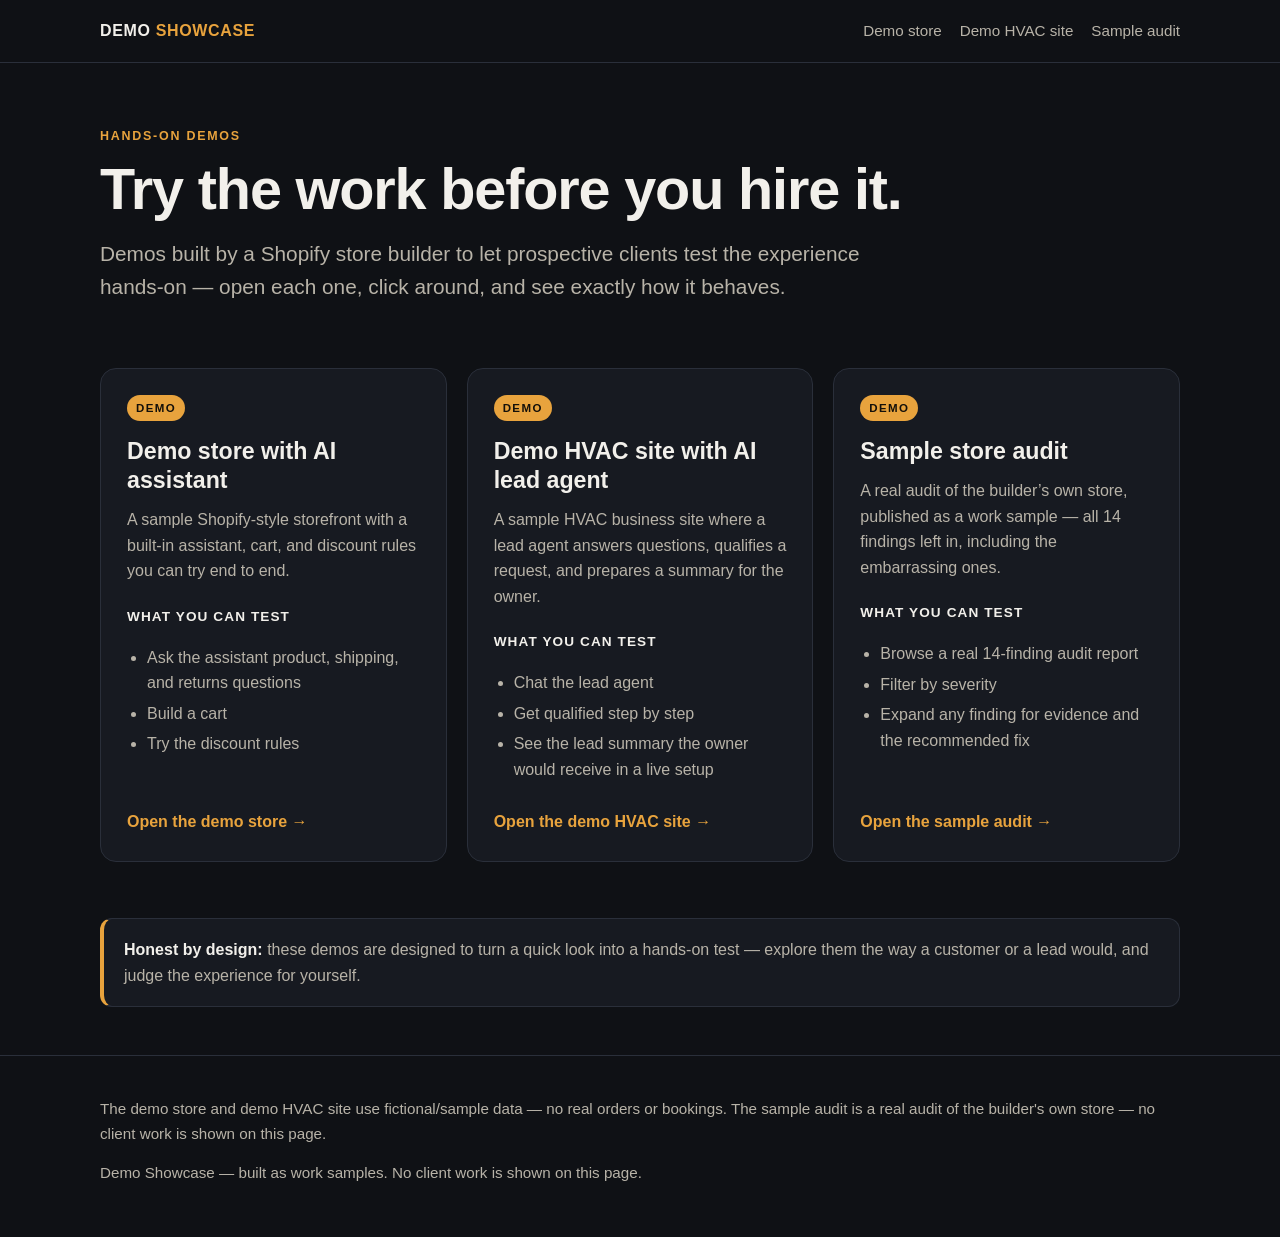
==== index.html @ 8511f22e "Publish demo showcase: home" ====
<!DOCTYPE html>
<html lang="en">
<head>
<meta charset="UTF-8">
<meta name="viewport" content="width=device-width, initial-scale=1.0">
<title>Demo Showcase — Shopify Store, HVAC Site &amp; Sample Audit</title>
<meta name="description" content="Hands-on demos built by a Shopify store builder: a demo store with AI assistant, a demo HVAC site with AI lead agent, and a real sample store audit.">
<link rel="stylesheet" href="style.css">
</head>
<body>
<header class="site-header"><div class="wrap">
<a class="brand" href="./">DEMO <span>SHOWCASE</span></a>
<nav class="nav" aria-label="Demos">
<a href="store/">Demo store</a><a href="hvac/">Demo HVAC site</a><a href="audit/">Sample audit</a>
</nav></div></header>

<main class="wrap">
<section class="hero">
<p class="eyebrow">Hands-on demos</p>
<h1>Try the work before you hire it.</h1>
<p class="lede">Demos built by a Shopify store builder to let prospective clients test the experience hands-on — open each one, click around, and see exactly how it behaves.</p>
</section>

<section class="cards" aria-label="Demo list">
<article class="card">
<span class="demo-label">DEMO</span>
<h2>Demo store with AI assistant</h2>
<p>A sample Shopify-style storefront with a built-in assistant, cart, and discount rules you can try end to end.</p>
<h3>What you can test</h3>
<ul>
<li>Ask the assistant product, shipping, and returns questions</li>
<li>Build a cart</li>
<li>Try the discount rules</li>
</ul>
<a class="cta" href="store/">Open the demo store →</a>
</article>

<article class="card">
<span class="demo-label">DEMO</span>
<h2>Demo HVAC site with AI lead agent</h2>
<p>A sample HVAC business site where a lead agent answers questions, qualifies a request, and prepares a summary for the owner.</p>
<h3>What you can test</h3>
<ul>
<li>Chat the lead agent</li>
<li>Get qualified step by step</li>
<li>See the lead summary the owner would receive in a live setup</li>
</ul>
<a class="cta" href="hvac/">Open the demo HVAC site →</a>
</article>

<article class="card">
<span class="demo-label">DEMO</span>
<h2>Sample store audit</h2>
<p>A real audit of the builder&rsquo;s own store, published as a work sample — all 14 findings left in, including the embarrassing ones.</p>
<h3>What you can test</h3>
<ul>
<li>Browse a real 14-finding audit report</li>
<li>Filter by severity</li>
<li>Expand any finding for evidence and the recommended fix</li>
</ul>
<a class="cta" href="audit/">Open the sample audit →</a>
</article>
</section>

<div class="note"><strong style="color:var(--text)">Honest by design:</strong> these demos are designed to turn a quick look into a hands-on test — explore them the way a customer or a lead would, and judge the experience for yourself.</div>
</main>

<footer><div class="wrap">
<p>The demo store and demo HVAC site use fictional/sample data — no real orders or bookings. The sample audit is a real audit of the builder's own store — no client work is shown on this page.</p>
<p>Demo Showcase — built as work samples. No client work is shown on this page.</p>
</div></footer>
</body>
</html>
---- style.css ----
:root{--bg:#0f1115;--panel:#171a21;--panel2:#1d212b;--text:#f2f0eb;--muted:#b8b3a8;--amber:#e8a33d;--line:#2a2f3a;--radius:16px}
*{box-sizing:border-box}html{scroll-behavior:smooth}
body{margin:0;background:var(--bg);color:var(--text);font-family:-apple-system,BlinkMacSystemFont,"Segoe UI",Roboto,Helvetica,Arial,sans-serif;line-height:1.6}
a{color:var(--amber)}a:focus-visible,button:focus-visible{outline:2px solid var(--amber);outline-offset:3px}
.wrap{max-width:1120px;margin:0 auto;padding:0 20px}
.site-header{padding:18px 0;border-bottom:1px solid var(--line)}
.site-header .wrap{display:flex;justify-content:space-between;align-items:center;gap:16px;flex-wrap:wrap}
.brand{font-weight:800;letter-spacing:.04em;color:var(--text);text-decoration:none}.brand span{color:var(--amber)}
.nav{display:flex;gap:18px;flex-wrap:wrap}.nav a{color:var(--muted);text-decoration:none;font-size:.95rem}.nav a:hover{color:var(--text)}
.hero{padding:64px 0 36px}.eyebrow{color:var(--amber);font-weight:800;letter-spacing:.14em;text-transform:uppercase;font-size:.78rem;margin:0 0 12px}
h1{font-size:clamp(2.1rem,6vw,3.6rem);line-height:1.05;margin:0 0 18px;letter-spacing:-.02em}
.lede{font-size:clamp(1.05rem,2.4vw,1.3rem);color:var(--muted);max-width:760px;margin:0}
.cards{display:grid;grid-template-columns:repeat(3,1fr);gap:20px;padding:28px 0 56px}
.card{background:var(--panel);border:1px solid var(--line);border-radius:var(--radius);padding:26px;display:flex;flex-direction:column;gap:12px}
.card:hover{border-color:var(--amber)}
.demo-label{align-self:flex-start;background:var(--amber);color:#14100a;font-weight:800;font-size:.72rem;letter-spacing:.12em;padding:4px 9px;border-radius:999px}
.card h2{margin:4px 0 0;font-size:1.45rem;line-height:1.25}.card p{color:var(--muted);margin:0}
.card h3{margin:10px 0 0;font-size:.85rem;letter-spacing:.08em;text-transform:uppercase;color:var(--text)}
.card ul{margin:0;padding-left:20px;color:var(--muted)}.card li{margin:5px 0}
.card .cta{margin-top:auto;display:inline-block;font-weight:700;text-decoration:none;padding-top:10px}.card .cta:hover{text-decoration:underline}
.note{background:var(--panel);border:1px solid var(--line);border-left:4px solid var(--amber);border-radius:12px;padding:18px 20px;margin:0 0 48px;color:var(--muted)}
footer{border-top:1px solid var(--line);padding:26px 0 36px;color:var(--muted);font-size:.95rem}
@media(max-width:820px){.cards{grid-template-columns:1fr}.hero{padding:44px 0 22px}}
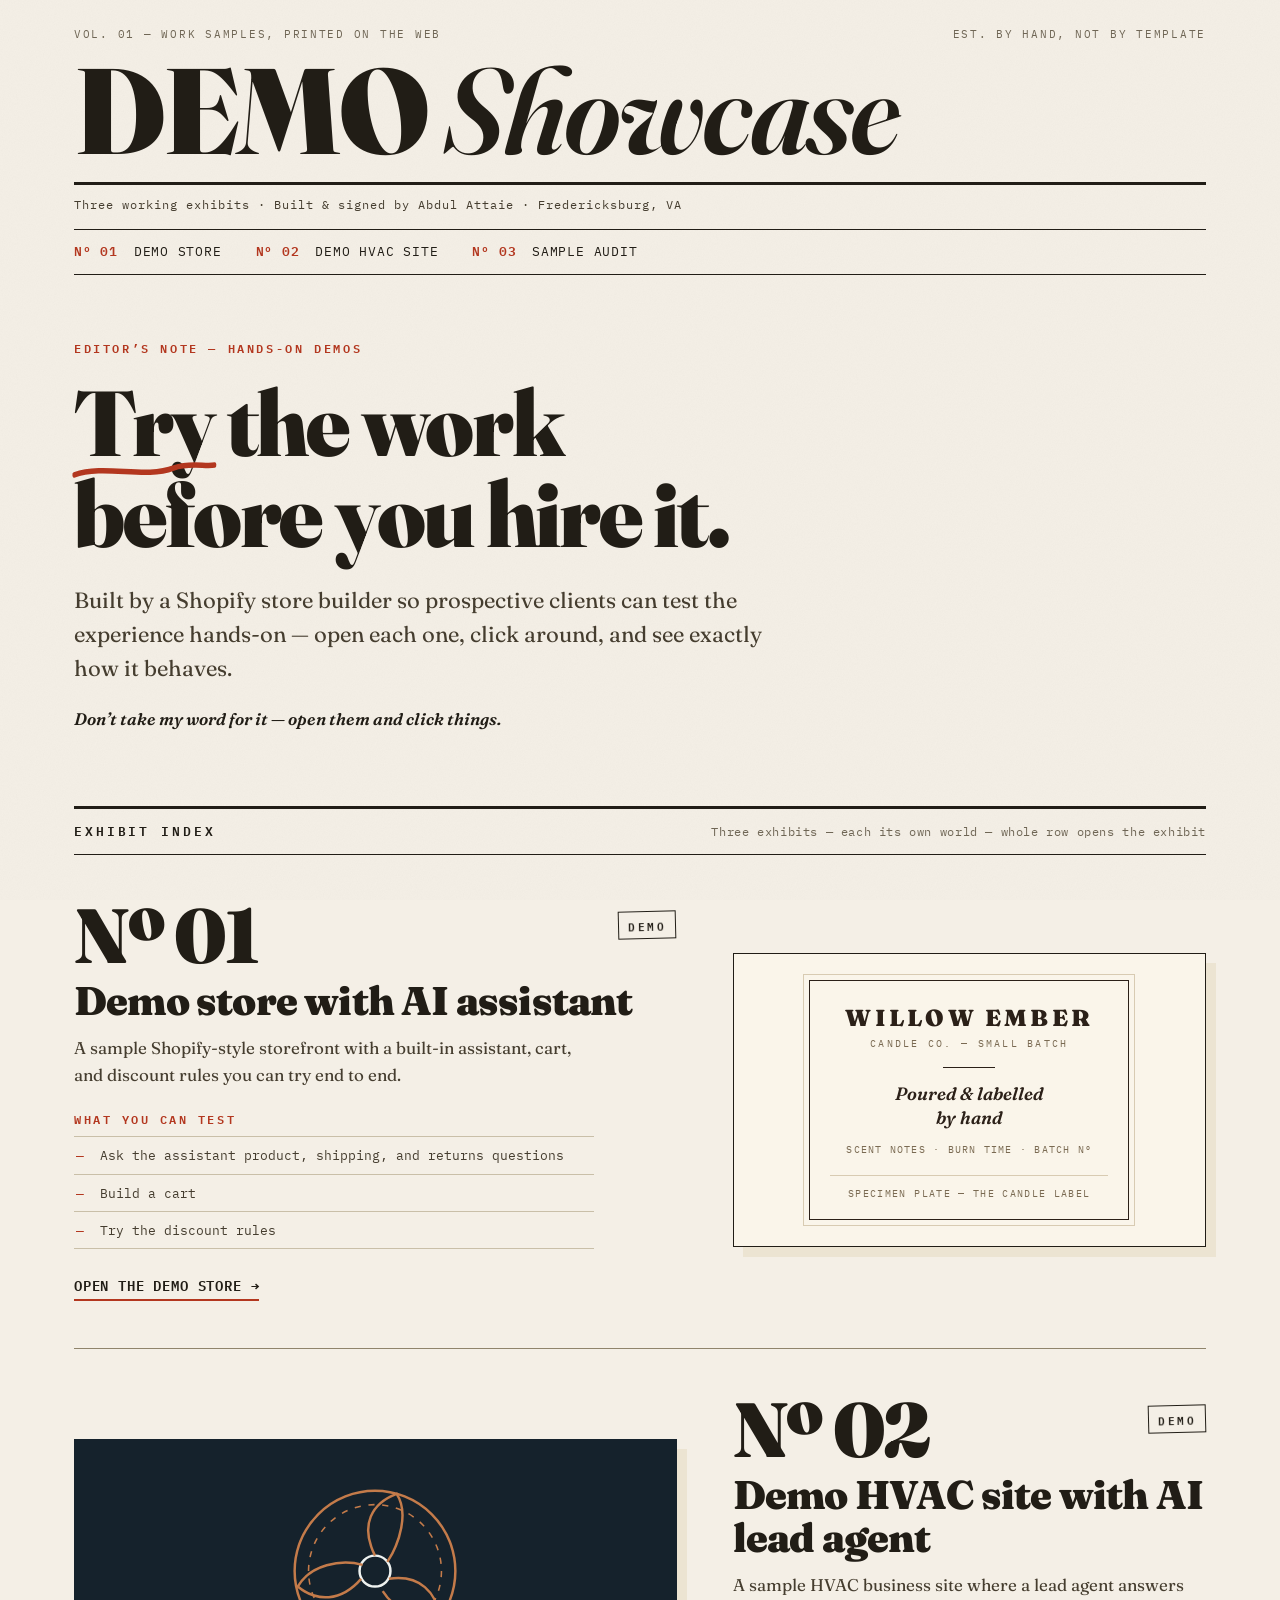
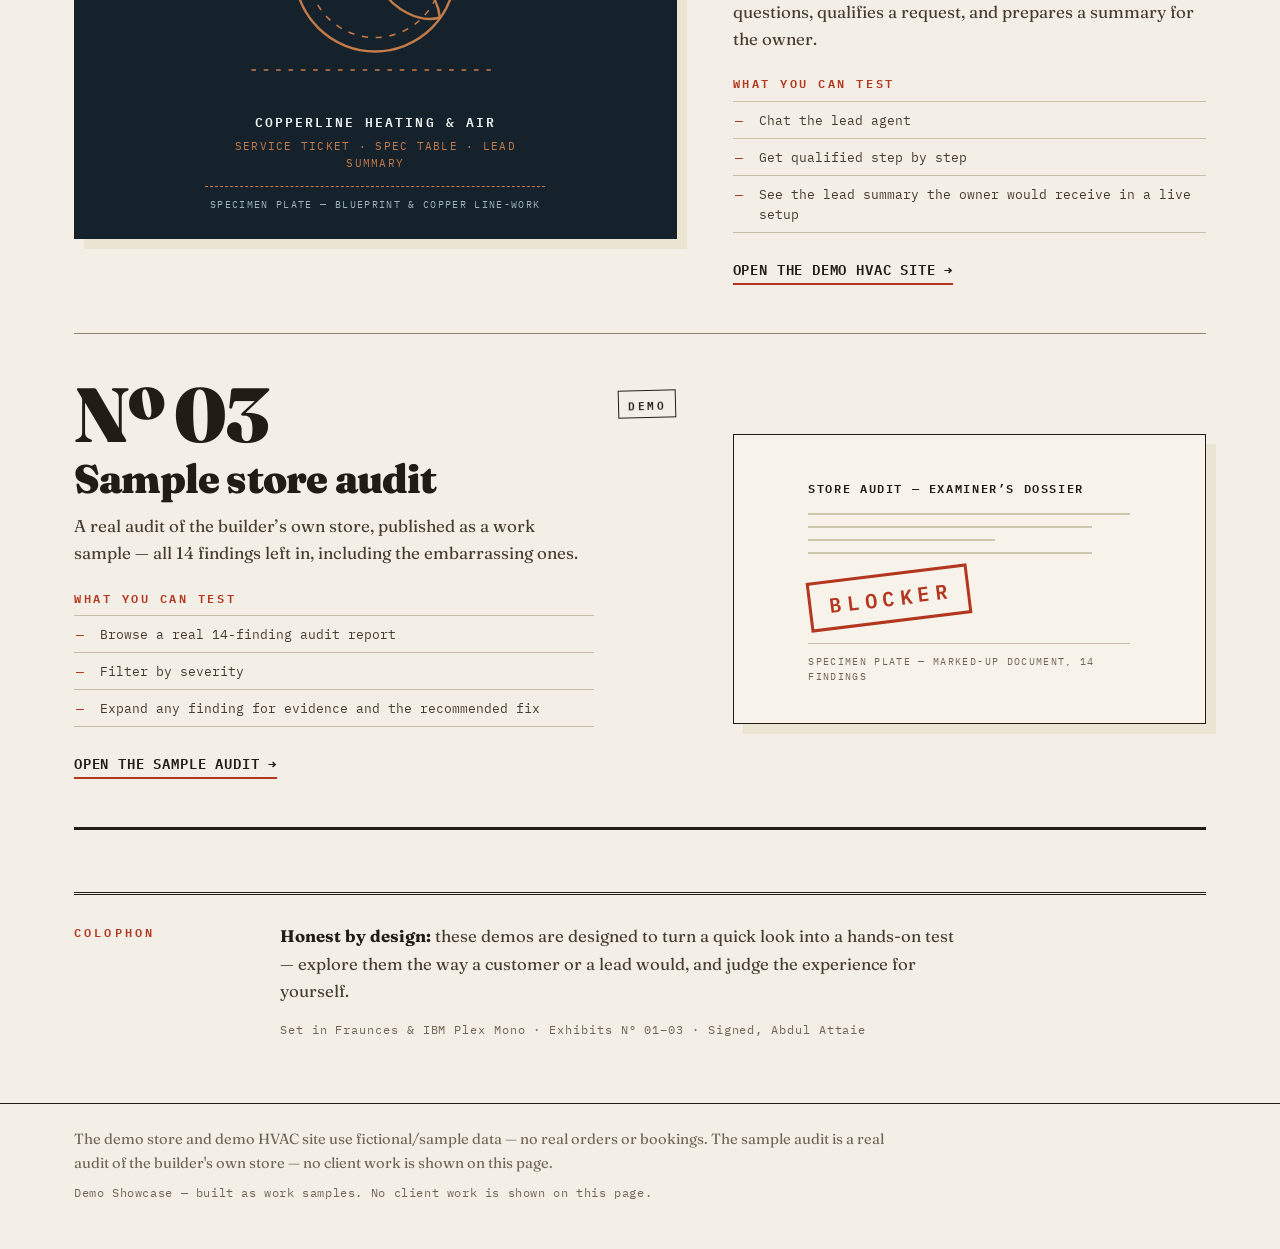
==== commit cdb5415e: "Creative rebuild (home): Exhibit Index concept — hand-crafted per-page worlds" ====
--- a/index.html
+++ b/index.html
@@ -5,69 +5,147 @@
 <meta name="viewport" content="width=device-width, initial-scale=1.0">
 <title>Demo Showcase — Shopify Store, HVAC Site &amp; Sample Audit</title>
 <meta name="description" content="Hands-on demos built by a Shopify store builder: a demo store with AI assistant, a demo HVAC site with AI lead agent, and a real sample store audit.">
+<link rel="preconnect" href="https://fonts.googleapis.com">
+<link rel="preconnect" href="https://fonts.gstatic.com" crossorigin>
+<link href="https://fonts.googleapis.com/css2?family=Fraunces:ital,opsz,wght@0,9..144,400;0,9..144,600;0,9..144,900;1,9..144,600&family=IBM+Plex+Mono:wght@400;500;600&display=swap" rel="stylesheet">
 <link rel="stylesheet" href="style.css">
 </head>
 <body>
-<header class="site-header"><div class="wrap">
-<a class="brand" href="./">DEMO <span>SHOWCASE</span></a>
+<header class="masthead"><div class="wrap">
+<p class="masthead-top"><span>Vol. 01 — Work samples, printed on the web</span><span class="masthead-top-right">Est. by hand, not by template</span></p>
+<a class="brand" href="./">Demo <span>Showcase</span></a>
+<p class="dateline">Three working exhibits &middot; Built &amp; signed by Abdul Attaie &middot; Fredericksburg, VA</p>
 <nav class="nav" aria-label="Demos">
-<a href="store/">Demo store</a><a href="hvac/">Demo HVAC site</a><a href="audit/">Sample audit</a>
-</nav></div></header>
+<a href="store/"><span class="nav-no">N&ordm; 01</span> Demo store</a><a href="hvac/"><span class="nav-no">N&ordm; 02</span> Demo HVAC site</a><a href="audit/"><span class="nav-no">N&ordm; 03</span> Sample audit</a>
+</nav>
+</div></header>
 
 <main class="wrap">
-<section class="hero">
-<p class="eyebrow">Hands-on demos</p>
-<h1>Try the work before you hire it.</h1>
-<p class="lede">Demos built by a Shopify store builder to let prospective clients test the experience hands-on — open each one, click around, and see exactly how it behaves.</p>
+<section class="hero reveal">
+<p class="eyebrow">Editor&rsquo;s note &mdash; Hands-on demos</p>
+<h1><span class="try">Try<svg class="try-stroke" viewBox="0 0 240 24" preserveAspectRatio="none" aria-hidden="true" focusable="false"><path d="M5 17 C 55 6, 120 21, 168 10 C 196 4, 220 9, 235 7" fill="none" stroke="#b3371f" stroke-width="5.5" stroke-linecap="round"/></svg></span> the work before you hire it.</h1>
+<p class="lede">Built by a Shopify store builder so prospective clients can test the experience hands-on &mdash; open each one, click around, and see exactly how it behaves.</p>
+<p class="hero-note">Don&rsquo;t take my word for it &mdash; open them and click things.</p>
 </section>
 
-<section class="cards" aria-label="Demo list">
-<article class="card">
-<span class="demo-label">DEMO</span>
+<p class="index-head reveal"><span>Exhibit Index</span><span class="index-head-note">Three exhibits &mdash; each its own world &mdash; whole row opens the exhibit</span></p>
+
+<section class="exhibits" aria-label="Demo list">
+
+<a class="exhibit reveal" href="store/">
+<div class="exhibit-main">
+<p class="exhibit-top"><span class="exhibit-no">N&ordm; 01</span><span class="demo-tag">DEMO</span></p>
 <h2>Demo store with AI assistant</h2>
-<p>A sample Shopify-style storefront with a built-in assistant, cart, and discount rules you can try end to end.</p>
+<p class="exhibit-desc">A sample Shopify-style storefront with a built-in assistant, cart, and discount rules you can try end to end.</p>
 <h3>What you can test</h3>
-<ul>
+<ul class="spec-list">
 <li>Ask the assistant product, shipping, and returns questions</li>
 <li>Build a cart</li>
 <li>Try the discount rules</li>
 </ul>
-<a class="cta" href="store/">Open the demo store →</a>
-</article>
+<span class="open-line">Open the demo store <span aria-hidden="true">&rarr;</span></span>
+</div>
+<div class="plate plate-store" aria-hidden="true">
+<div class="label-mini">
+<p class="label-brand">Willow Ember</p>
+<p class="label-sub">Candle Co. &mdash; Small Batch</p>
+<span class="label-rule"></span>
+<p class="label-name">Poured &amp; labelled<br>by hand</p>
+<p class="label-spec">Scent notes &middot; Burn time &middot; Batch N&ordm;</p>
+<p class="label-foot">Specimen plate &mdash; the candle label</p>
+</div>
+</div>
+</a>
 
-<article class="card">
-<span class="demo-label">DEMO</span>
+<a class="exhibit exhibit-flip reveal" href="hvac/">
+<div class="exhibit-main">
+<p class="exhibit-top"><span class="exhibit-no">N&ordm; 02</span><span class="demo-tag">DEMO</span></p>
 <h2>Demo HVAC site with AI lead agent</h2>
-<p>A sample HVAC business site where a lead agent answers questions, qualifies a request, and prepares a summary for the owner.</p>
+<p class="exhibit-desc">A sample HVAC business site where a lead agent answers questions, qualifies a request, and prepares a summary for the owner.</p>
 <h3>What you can test</h3>
-<ul>
+<ul class="spec-list">
 <li>Chat the lead agent</li>
 <li>Get qualified step by step</li>
 <li>See the lead summary the owner would receive in a live setup</li>
 </ul>
-<a class="cta" href="hvac/">Open the demo HVAC site →</a>
-</article>
+<span class="open-line">Open the demo HVAC site <span aria-hidden="true">&rarr;</span></span>
+</div>
+<div class="plate plate-hvac" aria-hidden="true">
+<div class="hvac-mini">
+<svg class="fan" viewBox="0 0 220 150" fill="none" focusable="false">
+<circle cx="110" cy="68" r="52" stroke="#c47b4a" stroke-width="1.6"/>
+<circle cx="110" cy="68" r="43" stroke="#c47b4a" stroke-width="1" stroke-dasharray="4 5"/>
+<circle cx="110" cy="68" r="10" stroke="#eef2f0" stroke-width="1.6"/>
+<path d="M110 58 C 100 38, 108 24, 124 18 C 132 30, 126 50, 118 62" stroke="#c47b4a" stroke-width="1.6"/>
+<path d="M119 73 C 139 70, 150 82, 152 98 C 138 102, 122 92, 115 81" stroke="#c47b4a" stroke-width="1.6"/>
+<path d="M101 73 C 88 88, 72 88, 60 78 C 68 64, 88 60, 102 64" stroke="#c47b4a" stroke-width="1.6"/>
+<path d="M30 132 H190" stroke="#c47b4a" stroke-width="1" stroke-dasharray="3 5"/>
+</svg>
+<p class="hvac-name">Copperline Heating &amp; Air</p>
+<p class="hvac-spec">Service ticket &middot; Spec table &middot; Lead summary</p>
+<p class="hvac-foot">Specimen plate &mdash; blueprint &amp; copper line-work</p>
+</div>
+</div>
+</a>
 
-<article class="card">
-<span class="demo-label">DEMO</span>
+<a class="exhibit reveal" href="audit/">
+<div class="exhibit-main">
+<p class="exhibit-top"><span class="exhibit-no">N&ordm; 03</span><span class="demo-tag">DEMO</span></p>
 <h2>Sample store audit</h2>
-<p>A real audit of the builder&rsquo;s own store, published as a work sample — all 14 findings left in, including the embarrassing ones.</p>
+<p class="exhibit-desc">A real audit of the builder&rsquo;s own store, published as a work sample &mdash; all 14 findings left in, including the embarrassing ones.</p>
 <h3>What you can test</h3>
-<ul>
+<ul class="spec-list">
 <li>Browse a real 14-finding audit report</li>
 <li>Filter by severity</li>
 <li>Expand any finding for evidence and the recommended fix</li>
 </ul>
-<a class="cta" href="audit/">Open the sample audit →</a>
-</article>
+<span class="open-line">Open the sample audit <span aria-hidden="true">&rarr;</span></span>
+</div>
+<div class="plate plate-audit" aria-hidden="true">
+<div class="dossier-mini">
+<p class="dossier-head">Store Audit &mdash; Examiner&rsquo;s Dossier</p>
+<span class="doc-line doc-line-long"></span>
+<span class="doc-line"></span>
+<span class="doc-line doc-line-short"></span>
+<span class="doc-line"></span>
+<p class="stamp">Blocker</p>
+<p class="dossier-foot">Specimen plate &mdash; marked-up document, 14 findings</p>
+</div>
+</div>
+</a>
 </section>
 
-<div class="note"><strong style="color:var(--text)">Honest by design:</strong> these demos are designed to turn a quick look into a hands-on test — explore them the way a customer or a lead would, and judge the experience for yourself.</div>
+<section class="colophon reveal" aria-label="Colophon">
+<p class="colophon-label">Colophon</p>
+<div class="colophon-body">
+<p><strong>Honest by design:</strong> these demos are designed to turn a quick look into a hands-on test &mdash; explore them the way a customer or a lead would, and judge the experience for yourself.</p>
+<p class="colophon-set">Set in Fraunces &amp; IBM Plex Mono &middot; Exhibits N&ordm; 01&ndash;03 &middot; Signed, Abdul Attaie</p>
+</div>
+</section>
 </main>
 
 <footer><div class="wrap">
 <p>The demo store and demo HVAC site use fictional/sample data — no real orders or bookings. The sample audit is a real audit of the builder's own store — no client work is shown on this page.</p>
 <p>Demo Showcase — built as work samples. No client work is shown on this page.</p>
 </div></footer>
+
+<script>
+(function () {
+  var items = document.querySelectorAll('.reveal');
+  if (!items.length) return;
+  var reduced = window.matchMedia('(prefers-reduced-motion: reduce)').matches;
+  if (reduced || !('IntersectionObserver' in window)) {
+    items.forEach(function (el) { el.classList.add('in'); });
+    return;
+  }
+  document.documentElement.classList.add('js-reveal');
+  var io = new IntersectionObserver(function (entries) {
+    entries.forEach(function (entry) {
+      if (entry.isIntersecting) { entry.target.classList.add('in'); io.unobserve(entry.target); }
+    });
+  }, { threshold: 0.12 });
+  items.forEach(function (el) { io.observe(el); });
+})();
+</script>
 </body>
 </html>
--- a/style.css
+++ b/style.css
@@ -1,23 +1,243 @@
-:root{--bg:#0f1115;--panel:#171a21;--panel2:#1d212b;--text:#f2f0eb;--muted:#b8b3a8;--amber:#e8a33d;--line:#2a2f3a;--radius:16px}
-*{box-sizing:border-box}html{scroll-behavior:smooth}
-body{margin:0;background:var(--bg);color:var(--text);font-family:-apple-system,BlinkMacSystemFont,"Segoe UI",Roboto,Helvetica,Arial,sans-serif;line-height:1.6}
-a{color:var(--amber)}a:focus-visible,button:focus-visible{outline:2px solid var(--amber);outline-offset:3px}
-.wrap{max-width:1120px;margin:0 auto;padding:0 20px}
-.site-header{padding:18px 0;border-bottom:1px solid var(--line)}
-.site-header .wrap{display:flex;justify-content:space-between;align-items:center;gap:16px;flex-wrap:wrap}
-.brand{font-weight:800;letter-spacing:.04em;color:var(--text);text-decoration:none}.brand span{color:var(--amber)}
-.nav{display:flex;gap:18px;flex-wrap:wrap}.nav a{color:var(--muted);text-decoration:none;font-size:.95rem}.nav a:hover{color:var(--text)}
-.hero{padding:64px 0 36px}.eyebrow{color:var(--amber);font-weight:800;letter-spacing:.14em;text-transform:uppercase;font-size:.78rem;margin:0 0 12px}
-h1{font-size:clamp(2.1rem,6vw,3.6rem);line-height:1.05;margin:0 0 18px;letter-spacing:-.02em}
-.lede{font-size:clamp(1.05rem,2.4vw,1.3rem);color:var(--muted);max-width:760px;margin:0}
-.cards{display:grid;grid-template-columns:repeat(3,1fr);gap:20px;padding:28px 0 56px}
-.card{background:var(--panel);border:1px solid var(--line);border-radius:var(--radius);padding:26px;display:flex;flex-direction:column;gap:12px}
-.card:hover{border-color:var(--amber)}
-.demo-label{align-self:flex-start;background:var(--amber);color:#14100a;font-weight:800;font-size:.72rem;letter-spacing:.12em;padding:4px 9px;border-radius:999px}
-.card h2{margin:4px 0 0;font-size:1.45rem;line-height:1.25}.card p{color:var(--muted);margin:0}
-.card h3{margin:10px 0 0;font-size:.85rem;letter-spacing:.08em;text-transform:uppercase;color:var(--text)}
-.card ul{margin:0;padding-left:20px;color:var(--muted)}.card li{margin:5px 0}
-.card .cta{margin-top:auto;display:inline-block;font-weight:700;text-decoration:none;padding-top:10px}.card .cta:hover{text-decoration:underline}
-.note{background:var(--panel);border:1px solid var(--line);border-left:4px solid var(--amber);border-radius:12px;padding:18px 20px;margin:0 0 48px;color:var(--muted)}
-footer{border-top:1px solid var(--line);padding:26px 0 36px;color:var(--muted);font-size:.95rem}
-@media(max-width:820px){.cards{grid-template-columns:1fr}.hero{padding:44px 0 22px}}
+:root{
+  --paper:#f4efe6;
+  --paper-deep:#ece4d2;
+  --ink:#211d16;
+  --ink-soft:#453d2f;
+  --muted:#6f6655;
+  --hair:#c9bfa8;
+  --hair-dark:#8f846c;
+  --vermilion:#b3371f;
+  --label-cream:#faf5ea;
+  --label-ink:#2b2018;
+  --label-line:#d8cbb2;
+  --slate:#15222c;
+  --copper:#c47b4a;
+  --chalk:#eef2f0;
+  --dossier:#f7f3ea;
+  --serif:"Fraunces",Georgia,"Times New Roman",Times,serif;
+  --mono:"IBM Plex Mono","SFMono-Regular",Consolas,"Liberation Mono",Menlo,monospace;
+}
+*{box-sizing:border-box}
+html{scroll-behavior:smooth}
+body{
+  margin:0;
+  background-color:var(--paper);
+  color:var(--ink);
+  font-family:var(--serif);
+  line-height:1.6;
+  -webkit-font-smoothing:antialiased;
+}
+/* Subtle paper grain — tiny repeating SVG noise, no gradients */
+body::before{
+  content:"";
+  position:fixed;
+  inset:0;
+  z-index:0;
+  pointer-events:none;
+  opacity:.05;
+  background-image:url("data:image/svg+xml,%3Csvg xmlns='http://www.w3.org/2000/svg' width='140' height='140'%3E%3Cfilter id='n'%3E%3CfeTurbulence type='fractalNoise' baseFrequency='0.85' numOctaves='2' stitchTiles='stitch'/%3E%3CfeColorMatrix type='saturate' values='0'/%3E%3C/filter%3E%3Crect width='140' height='140' filter='url(%23n)'/%3E%3C/svg%3E");
+  background-size:140px 140px;
+}
+header,main,footer{position:relative;z-index:1}
+::selection{background:var(--vermilion);color:var(--paper)}
+a{color:var(--ink)}
+a:focus-visible{outline:2px solid var(--vermilion);outline-offset:4px}
+.wrap{max-width:1180px;margin:0 auto;padding:0 24px}
+
+/* ---------- Masthead ---------- */
+.masthead{padding:26px 0 0}
+.masthead-top{
+  display:flex;justify-content:space-between;gap:16px;flex-wrap:wrap;
+  margin:0 0 14px;
+  font-family:var(--mono);font-size:.68rem;letter-spacing:.16em;text-transform:uppercase;color:var(--muted);
+}
+.brand{
+  display:block;
+  font-family:var(--serif);font-weight:900;
+  font-size:clamp(2.7rem,9.6vw,7.6rem);
+  line-height:.88;letter-spacing:-.025em;
+  color:var(--ink);text-decoration:none;text-transform:uppercase;
+}
+.brand span{font-style:italic;font-weight:600;text-transform:none;letter-spacing:-.02em}
+.dateline{
+  margin:18px 0 0;padding:10px 0 0;
+  border-top:3px solid var(--ink);
+  font-family:var(--mono);font-size:.78rem;letter-spacing:.08em;color:var(--ink-soft);
+}
+.nav{
+  display:flex;gap:8px 34px;flex-wrap:wrap;
+  margin-top:14px;padding:11px 0 12px;
+  border-top:1px solid var(--ink);border-bottom:1px solid var(--ink);
+}
+.nav a{
+  font-family:var(--mono);font-size:.82rem;letter-spacing:.06em;
+  color:var(--ink);text-decoration:none;text-transform:uppercase;
+}
+.nav a:hover{text-decoration:underline;text-underline-offset:4px}
+.nav-no{color:var(--vermilion);font-weight:600;margin-right:7px}
+
+/* ---------- Hero / editor's note ---------- */
+.hero{padding:64px 0 30px;max-width:940px}
+.eyebrow{
+  margin:0 0 20px;
+  font-family:var(--mono);font-size:.74rem;font-weight:600;letter-spacing:.22em;text-transform:uppercase;color:var(--vermilion);
+}
+h1{
+  margin:0 0 24px;
+  font-size:clamp(2.9rem,7.2vw,5.9rem);
+  line-height:.98;letter-spacing:-.025em;font-weight:900;
+  text-wrap:balance;
+}
+.try{position:relative;display:inline-block;white-space:nowrap}
+.try-stroke{position:absolute;left:-2%;bottom:-.14em;width:104%;height:.26em;overflow:visible}
+.lede{
+  margin:0;max-width:700px;
+  font-size:clamp(1.12rem,2.3vw,1.38rem);line-height:1.55;color:var(--ink-soft);
+}
+.hero-note{
+  margin:20px 0 0;
+  font-style:italic;font-weight:600;font-size:1.05rem;color:var(--ink);
+}
+
+/* ---------- Exhibit index ---------- */
+.index-head{
+  display:flex;justify-content:space-between;gap:14px;flex-wrap:wrap;align-items:baseline;
+  margin:44px 0 0;padding:12px 0;
+  border-top:3px solid var(--ink);border-bottom:1px solid var(--ink);
+  font-family:var(--mono);font-size:.82rem;font-weight:600;letter-spacing:.22em;text-transform:uppercase;
+}
+.index-head-note{font-weight:400;letter-spacing:.05em;text-transform:none;color:var(--muted);font-size:.76rem}
+.exhibits{padding:0 0 8px}
+.exhibit{
+  display:grid;grid-template-columns:1.12fr .88fr;gap:28px 56px;align-items:center;
+  padding:46px 0 50px;
+  border-bottom:1px solid var(--hair-dark);
+  color:var(--ink);text-decoration:none;
+}
+.exhibit:last-child{border-bottom:3px solid var(--ink)}
+.exhibit-flip .exhibit-main{order:2}
+.exhibit-flip .plate{order:1}
+.exhibit-top{display:flex;align-items:flex-start;justify-content:space-between;gap:16px;margin:0 0 8px}
+.exhibit-no{
+  font-family:var(--serif);font-weight:900;
+  font-size:clamp(3.4rem,6vw,5.2rem);line-height:.9;letter-spacing:-.03em;color:var(--ink);
+}
+.demo-tag{
+  flex:none;margin-top:10px;
+  font-family:var(--mono);font-size:.68rem;font-weight:600;letter-spacing:.24em;
+  padding:5px 9px 4px;
+  border:1.5px solid var(--ink);color:var(--ink);background:var(--paper);
+  transform:rotate(-1.4deg);
+}
+.exhibit h2{margin:0 0 12px;font-size:clamp(1.7rem,3.4vw,2.5rem);line-height:1.08;letter-spacing:-.02em;font-weight:900}
+.exhibit-desc{margin:0 0 22px;max-width:520px;font-size:1.06rem;line-height:1.6;color:var(--ink-soft)}
+.exhibit h3{
+  margin:0 0 8px;
+  font-family:var(--mono);font-size:.72rem;font-weight:600;letter-spacing:.22em;text-transform:uppercase;color:var(--vermilion);
+}
+.spec-list{list-style:none;margin:0 0 24px;padding:0;max-width:520px}
+.spec-list li{
+  padding:8px 0 8px 26px;position:relative;
+  border-top:1px solid var(--hair);
+  font-family:var(--mono);font-size:.84rem;line-height:1.5;color:var(--ink-soft);
+}
+.spec-list li:last-child{border-bottom:1px solid var(--hair)}
+.spec-list li::before{content:"—";position:absolute;left:2px;color:var(--vermilion)}
+.open-line{
+  font-family:var(--mono);font-size:.86rem;font-weight:600;letter-spacing:.06em;text-transform:uppercase;
+  border-bottom:2px solid var(--vermilion);padding-bottom:3px;
+}
+.exhibit:hover .open-line,.exhibit:focus-visible .open-line{color:var(--vermilion)}
+.exhibit:hover h2{text-decoration:underline;text-decoration-thickness:2px;text-underline-offset:5px}
+
+/* ---------- Specimen plates ---------- */
+.plate{
+  border:1px solid var(--ink);
+  box-shadow:10px 10px 0 var(--paper-deep);
+  padding:26px;
+  min-height:290px;
+  display:flex;align-items:center;justify-content:center;
+}
+.exhibit:hover .plate{box-shadow:13px 13px 0 var(--paper-deep)}
+
+/* Nº 01 — label cream, printed-label miniature */
+.plate-store{background:var(--label-cream);color:var(--label-ink)}
+.label-mini{
+  width:100%;max-width:320px;text-align:center;
+  border:1.5px solid var(--label-ink);outline:1px solid var(--label-line);outline-offset:5px;
+  padding:24px 20px 18px;
+}
+.label-brand{margin:0;font-family:var(--serif);font-weight:900;font-size:1.45rem;letter-spacing:.14em;text-transform:uppercase;line-height:1.1}
+.label-sub{margin:6px 0 0;font-family:var(--mono);font-size:.64rem;letter-spacing:.22em;text-transform:uppercase;color:#7a6a52}
+.label-rule{display:block;width:52px;height:1px;background:var(--label-ink);margin:14px auto}
+.label-name{margin:0;font-family:var(--serif);font-style:italic;font-weight:600;font-size:1.12rem;line-height:1.35}
+.label-spec{margin:12px 0 0;font-family:var(--mono);font-size:.64rem;letter-spacing:.12em;text-transform:uppercase;color:#7a6a52}
+.label-foot{margin:16px 0 0;padding-top:10px;border-top:1px solid var(--label-line);font-family:var(--mono);font-size:.6rem;letter-spacing:.14em;text-transform:uppercase;color:#7a6a52}
+
+/* Nº 02 — blueprint slate, copper line-work */
+.plate-hvac{background:var(--slate);color:var(--chalk);border-color:var(--slate)}
+.hvac-mini{width:100%;max-width:340px;text-align:center}
+.fan{display:block;width:100%;height:auto;margin:0 auto}
+.hvac-name{margin:14px 0 0;font-family:var(--mono);font-size:.8rem;font-weight:600;letter-spacing:.16em;text-transform:uppercase;color:var(--chalk)}
+.hvac-spec{margin:6px 0 0;font-family:var(--mono);font-size:.66rem;letter-spacing:.12em;text-transform:uppercase;color:var(--copper)}
+.hvac-foot{margin:14px 0 0;padding-top:10px;border-top:1px dashed var(--copper);font-family:var(--mono);font-size:.6rem;letter-spacing:.14em;text-transform:uppercase;color:#9db4bd}
+
+/* Nº 03 — dossier paper, vermilion stamp */
+.plate-audit{background:var(--dossier);color:var(--ink)}
+.dossier-mini{width:100%;max-width:330px;position:relative;padding:6px 4px 0}
+.dossier-head{margin:0 0 16px;font-family:var(--mono);font-size:.72rem;font-weight:600;letter-spacing:.14em;text-transform:uppercase}
+.doc-line{display:block;height:2px;background:#cfc6ae;margin:0 0 11px;width:88%}
+.doc-line-long{width:100%}
+.doc-line-short{width:58%}
+.stamp{
+  display:inline-block;margin:8px 0 4px;
+  font-family:var(--mono);font-size:1.28rem;font-weight:600;letter-spacing:.28em;text-transform:uppercase;
+  color:var(--vermilion);border:3px solid var(--vermilion);
+  padding:6px 14px 5px 18px;
+  transform:rotate(-7deg);
+}
+.dossier-foot{margin:16px 0 0;padding-top:10px;border-top:1px solid var(--hair);font-family:var(--mono);font-size:.6rem;letter-spacing:.14em;text-transform:uppercase;color:var(--muted)}
+
+/* ---------- Colophon ---------- */
+.colophon{
+  display:grid;grid-template-columns:170px 1fr;gap:12px 36px;
+  margin:54px 0 58px;padding:28px 0 6px;
+  border-top:3px double var(--ink);
+}
+.colophon-label{
+  margin:0;
+  font-family:var(--mono);font-size:.76rem;font-weight:600;letter-spacing:.26em;text-transform:uppercase;color:var(--vermilion);
+}
+.colophon-body p{margin:0;max-width:680px;font-size:1.05rem;line-height:1.65;color:var(--ink-soft)}
+.colophon-body strong{color:var(--ink)}
+.colophon-set{margin-top:14px !important;font-family:var(--mono);font-size:.72rem !important;letter-spacing:.08em;color:var(--muted) !important}
+
+/* ---------- Footer (disclaimers verbatim) ---------- */
+footer{border-top:1px solid var(--ink);padding:24px 0 38px;color:var(--muted);font-size:.92rem}
+footer p{margin:0 0 8px;max-width:820px}
+footer p:last-child{font-family:var(--mono);font-size:.76rem;letter-spacing:.05em}
+
+/* ---------- Ink-in on scroll ---------- */
+.js-reveal .reveal{opacity:0;transform:translateY(16px)}
+.js-reveal .reveal.in{opacity:1;transform:none;transition:opacity .7s ease,transform .7s ease}
+.plate,.exhibit:hover .plate{transition:box-shadow .25s ease}
+
+/* ---------- Mobile: rows stack, plate on top ---------- */
+@media(max-width:860px){
+  .wrap{padding:0 18px}
+  .masthead-top-right{display:none}
+  .hero{padding:42px 0 20px}
+  .exhibit{display:flex;flex-direction:column;align-items:stretch;gap:24px;padding:34px 0 38px}
+  .exhibit .plate{order:-1;min-height:0;padding:20px}
+  .exhibit-flip .exhibit-main{order:0}
+  .exhibit-no{font-size:3.2rem}
+  .demo-tag{margin-top:6px}
+  .colophon{grid-template-columns:1fr;gap:10px;margin:40px 0 44px}
+  .nav{gap:8px 20px}
+}
+@media(prefers-reduced-motion:reduce){
+  html{scroll-behavior:auto}
+  .js-reveal .reveal{opacity:1;transform:none}
+  .js-reveal .reveal.in{transition:none}
+  .plate,.exhibit:hover .plate{transition:none}
+}
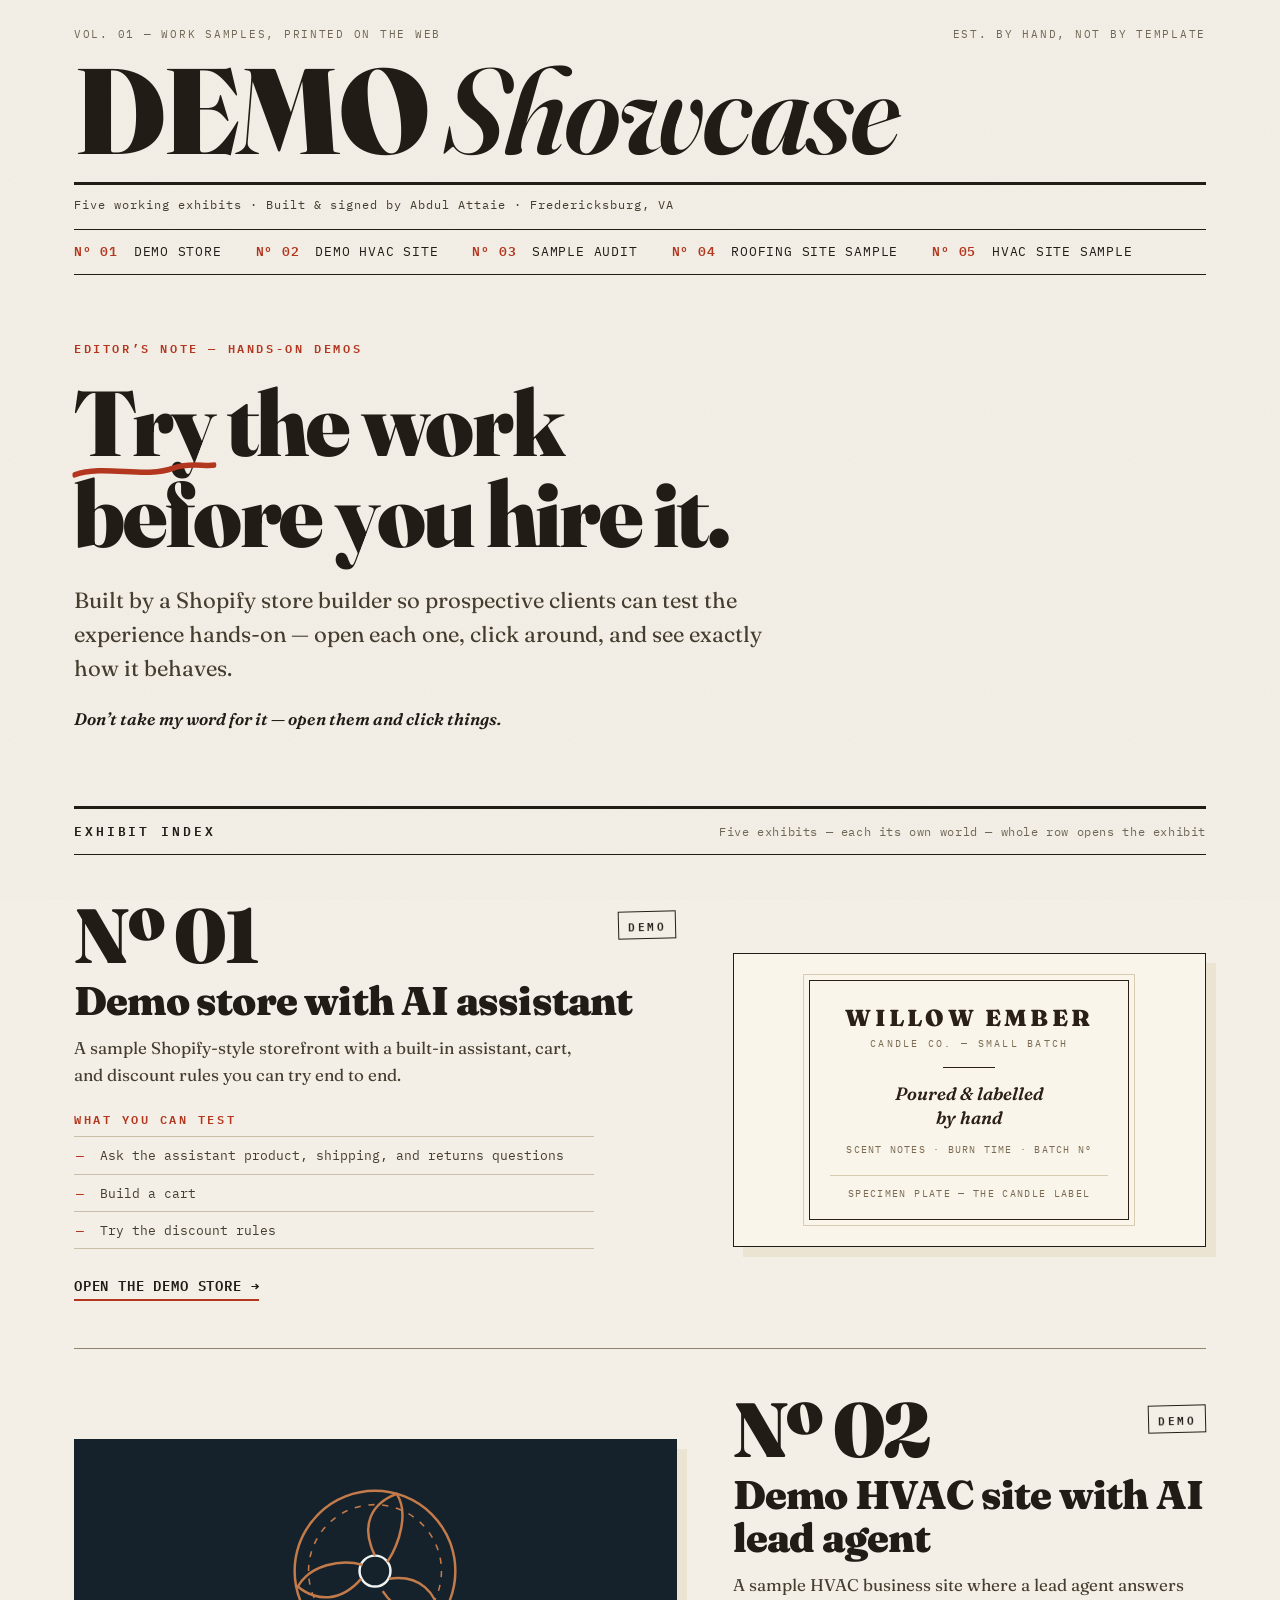
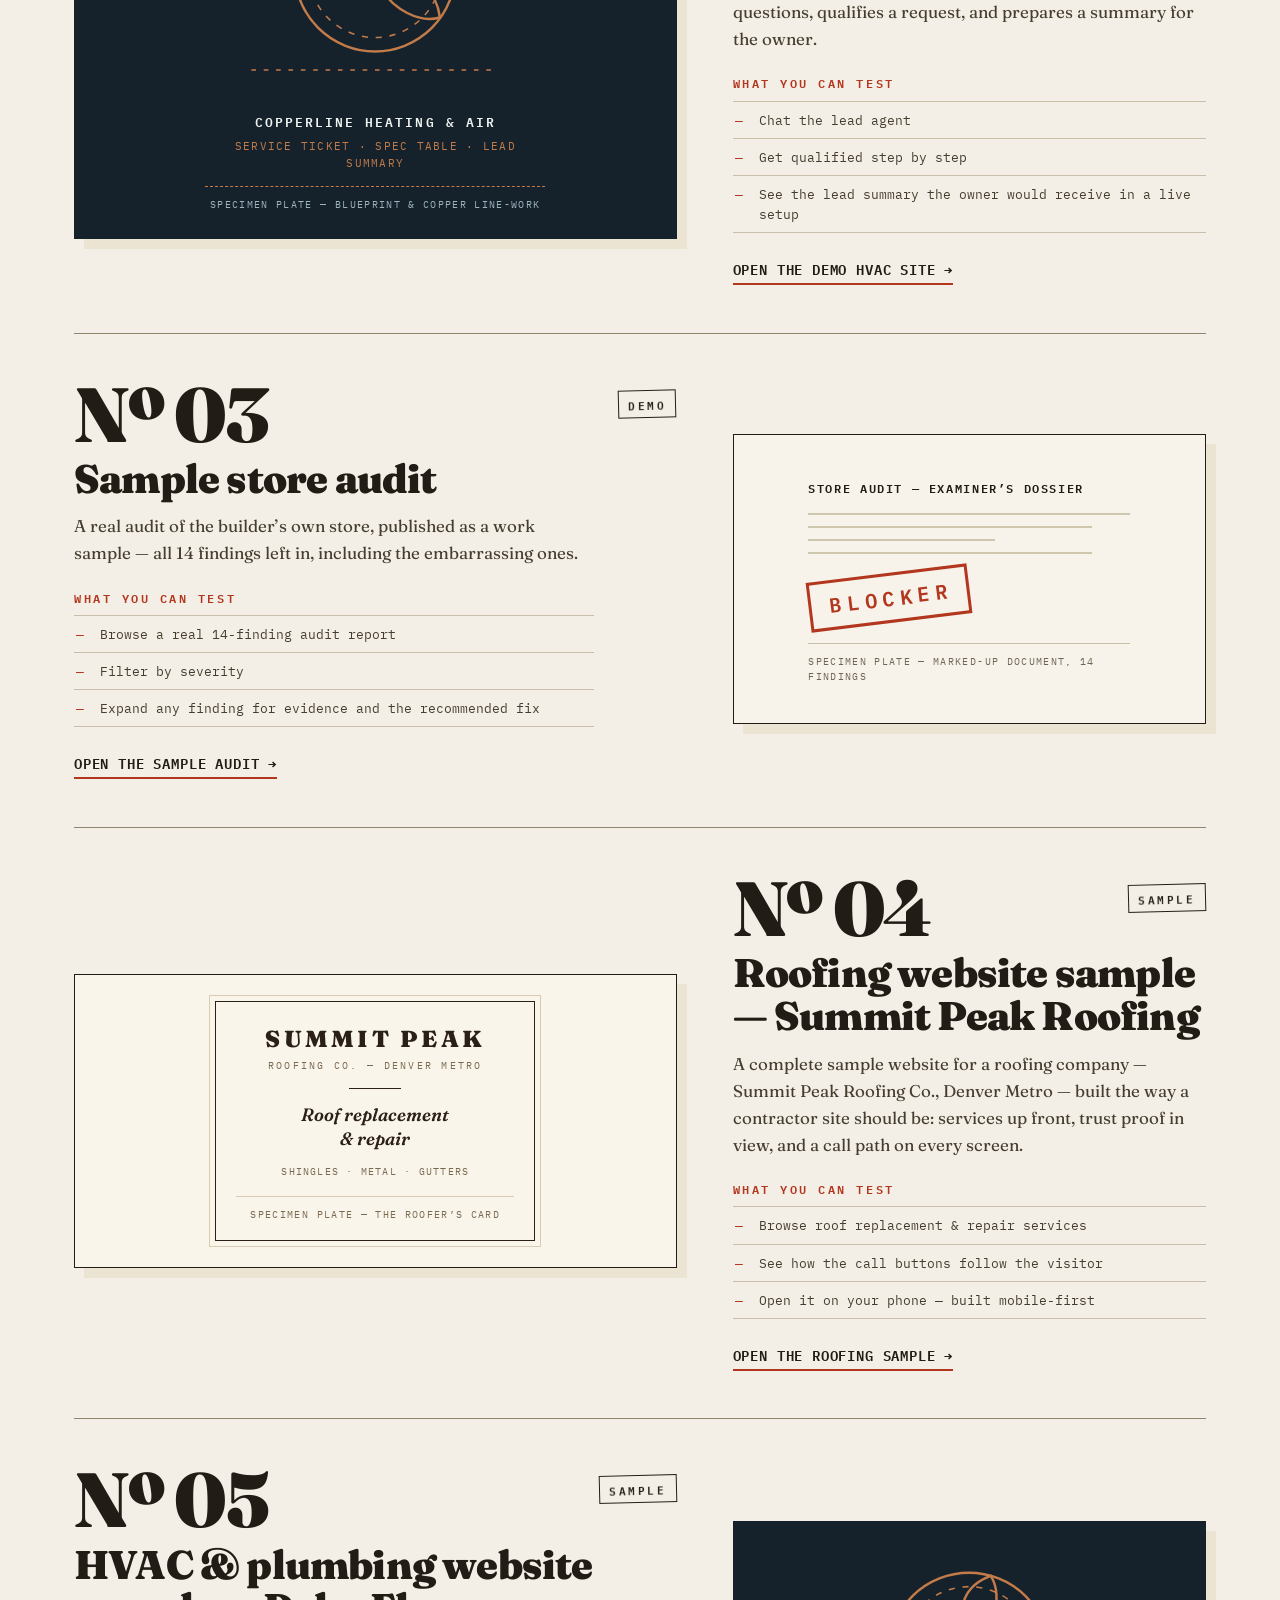
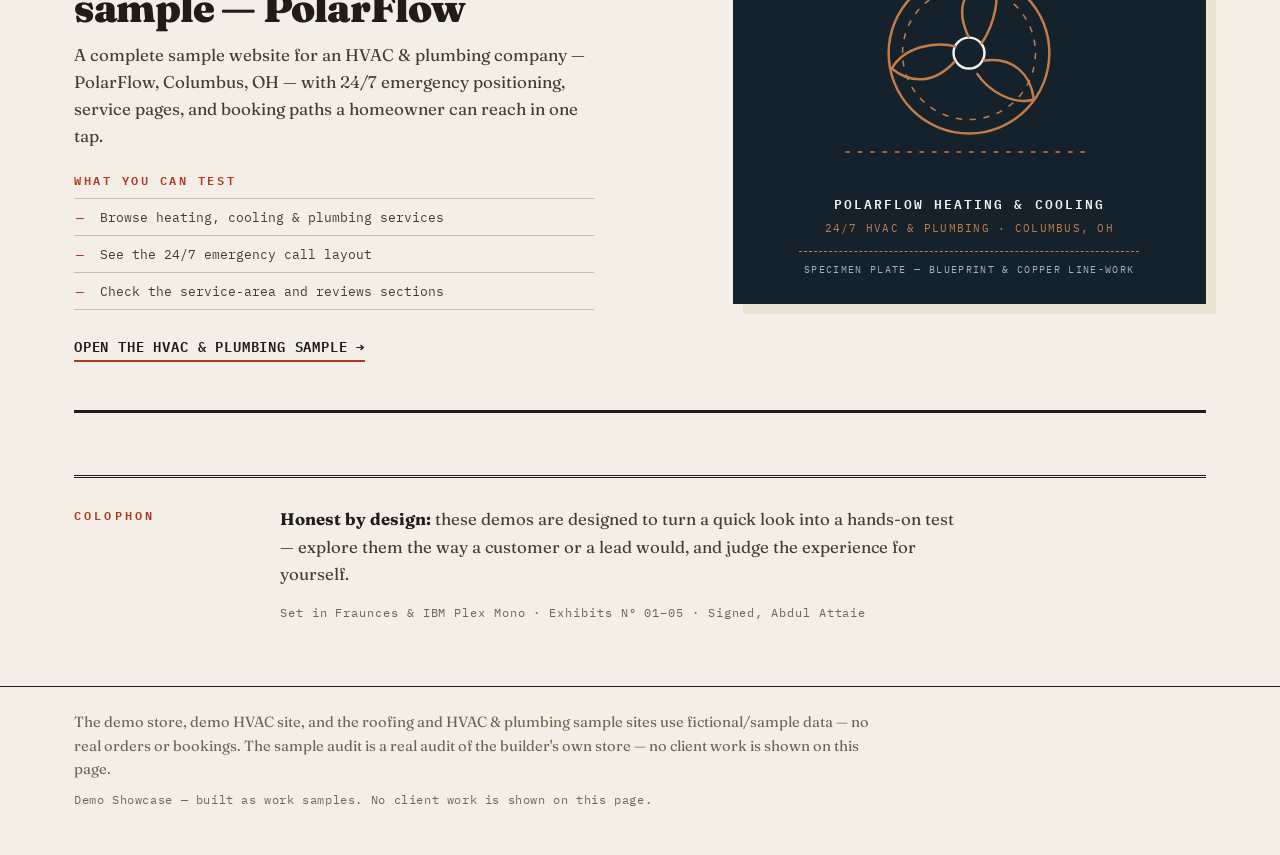
==== commit 25e009de: "Add Oct 13 sample websites (Summit Peak Roofing, PolarFlow HVAC) as exhibits 04-05" ====
--- a/index.html
+++ b/index.html
@@ -14,9 +14,9 @@
 <header class="masthead"><div class="wrap">
 <p class="masthead-top"><span>Vol. 01 — Work samples, printed on the web</span><span class="masthead-top-right">Est. by hand, not by template</span></p>
 <a class="brand" href="./">Demo <span>Showcase</span></a>
-<p class="dateline">Three working exhibits &middot; Built &amp; signed by Abdul Attaie &middot; Fredericksburg, VA</p>
+<p class="dateline">Five working exhibits &middot; Built &amp; signed by Abdul Attaie &middot; Fredericksburg, VA</p>
 <nav class="nav" aria-label="Demos">
-<a href="store/"><span class="nav-no">N&ordm; 01</span> Demo store</a><a href="hvac/"><span class="nav-no">N&ordm; 02</span> Demo HVAC site</a><a href="audit/"><span class="nav-no">N&ordm; 03</span> Sample audit</a>
+<a href="store/"><span class="nav-no">N&ordm; 01</span> Demo store</a><a href="hvac/"><span class="nav-no">N&ordm; 02</span> Demo HVAC site</a><a href="audit/"><span class="nav-no">N&ordm; 03</span> Sample audit</a><a href="roofing/"><span class="nav-no">N&ordm; 04</span> Roofing site sample</a><a href="hvac-website/"><span class="nav-no">N&ordm; 05</span> HVAC site sample</a>
 </nav>
 </div></header>
 
@@ -28,7 +28,7 @@
 <p class="hero-note">Don&rsquo;t take my word for it &mdash; open them and click things.</p>
 </section>
 
-<p class="index-head reveal"><span>Exhibit Index</span><span class="index-head-note">Three exhibits &mdash; each its own world &mdash; whole row opens the exhibit</span></p>
+<p class="index-head reveal"><span>Exhibit Index</span><span class="index-head-note">Five exhibits &mdash; each its own world &mdash; whole row opens the exhibit</span></p>
 
 <section class="exhibits" aria-label="Demo list">
 
@@ -113,19 +113,75 @@
 </div>
 </div>
 </a>
+
+<a class="exhibit exhibit-flip reveal" href="roofing/">
+<div class="exhibit-main">
+<p class="exhibit-top"><span class="exhibit-no">N&ordm; 04</span><span class="demo-tag">SAMPLE</span></p>
+<h2>Roofing website sample &mdash; Summit Peak Roofing</h2>
+<p class="exhibit-desc">A complete sample website for a roofing company &mdash; Summit Peak Roofing Co., Denver Metro &mdash; built the way a contractor site should be: services up front, trust proof in view, and a call path on every screen.</p>
+<h3>What you can test</h3>
+<ul class="spec-list">
+<li>Browse roof replacement &amp; repair services</li>
+<li>See how the call buttons follow the visitor</li>
+<li>Open it on your phone &mdash; built mobile-first</li>
+</ul>
+<span class="open-line">Open the roofing sample <span aria-hidden="true">&rarr;</span></span>
+</div>
+<div class="plate plate-store" aria-hidden="true">
+<div class="label-mini">
+<p class="label-brand">Summit Peak</p>
+<p class="label-sub">Roofing Co. &mdash; Denver Metro</p>
+<span class="label-rule"></span>
+<p class="label-name">Roof replacement<br>&amp; repair</p>
+<p class="label-spec">Shingles &middot; Metal &middot; Gutters</p>
+<p class="label-foot">Specimen plate &mdash; the roofer&rsquo;s card</p>
+</div>
+</div>
+</a>
+
+<a class="exhibit reveal" href="hvac-website/">
+<div class="exhibit-main">
+<p class="exhibit-top"><span class="exhibit-no">N&ordm; 05</span><span class="demo-tag">SAMPLE</span></p>
+<h2>HVAC &amp; plumbing website sample &mdash; PolarFlow</h2>
+<p class="exhibit-desc">A complete sample website for an HVAC &amp; plumbing company &mdash; PolarFlow, Columbus, OH &mdash; with 24/7 emergency positioning, service pages, and booking paths a homeowner can reach in one tap.</p>
+<h3>What you can test</h3>
+<ul class="spec-list">
+<li>Browse heating, cooling &amp; plumbing services</li>
+<li>See the 24/7 emergency call layout</li>
+<li>Check the service-area and reviews sections</li>
+</ul>
+<span class="open-line">Open the HVAC &amp; plumbing sample <span aria-hidden="true">&rarr;</span></span>
+</div>
+<div class="plate plate-hvac" aria-hidden="true">
+<div class="hvac-mini">
+<svg class="fan" viewBox="0 0 220 150" fill="none" focusable="false">
+<circle cx="110" cy="68" r="52" stroke="#c47b4a" stroke-width="1.6"/>
+<circle cx="110" cy="68" r="43" stroke="#c47b4a" stroke-width="1" stroke-dasharray="4 5"/>
+<circle cx="110" cy="68" r="10" stroke="#eef2f0" stroke-width="1.6"/>
+<path d="M110 58 C 100 38, 108 24, 124 18 C 132 30, 126 50, 118 62" stroke="#c47b4a" stroke-width="1.6"/>
+<path d="M119 73 C 139 70, 150 82, 152 98 C 138 102, 122 92, 115 81" stroke="#c47b4a" stroke-width="1.6"/>
+<path d="M101 73 C 88 88, 72 88, 60 78 C 68 64, 88 60, 102 64" stroke="#c47b4a" stroke-width="1.6"/>
+<path d="M30 132 H190" stroke="#c47b4a" stroke-width="1" stroke-dasharray="3 5"/>
+</svg>
+<p class="hvac-name">PolarFlow Heating &amp; Cooling</p>
+<p class="hvac-spec">24/7 HVAC &amp; Plumbing &middot; Columbus, OH</p>
+<p class="hvac-foot">Specimen plate &mdash; blueprint &amp; copper line-work</p>
+</div>
+</div>
+</a>
 </section>
 
 <section class="colophon reveal" aria-label="Colophon">
 <p class="colophon-label">Colophon</p>
 <div class="colophon-body">
 <p><strong>Honest by design:</strong> these demos are designed to turn a quick look into a hands-on test &mdash; explore them the way a customer or a lead would, and judge the experience for yourself.</p>
-<p class="colophon-set">Set in Fraunces &amp; IBM Plex Mono &middot; Exhibits N&ordm; 01&ndash;03 &middot; Signed, Abdul Attaie</p>
+<p class="colophon-set">Set in Fraunces &amp; IBM Plex Mono &middot; Exhibits N&ordm; 01&ndash;05 &middot; Signed, Abdul Attaie</p>
 </div>
 </section>
 </main>
 
 <footer><div class="wrap">
-<p>The demo store and demo HVAC site use fictional/sample data — no real orders or bookings. The sample audit is a real audit of the builder's own store — no client work is shown on this page.</p>
+<p>The demo store, demo HVAC site, and the roofing and HVAC &amp; plumbing sample sites use fictional/sample data — no real orders or bookings. The sample audit is a real audit of the builder's own store — no client work is shown on this page.</p>
 <p>Demo Showcase — built as work samples. No client work is shown on this page.</p>
 </div></footer>
 
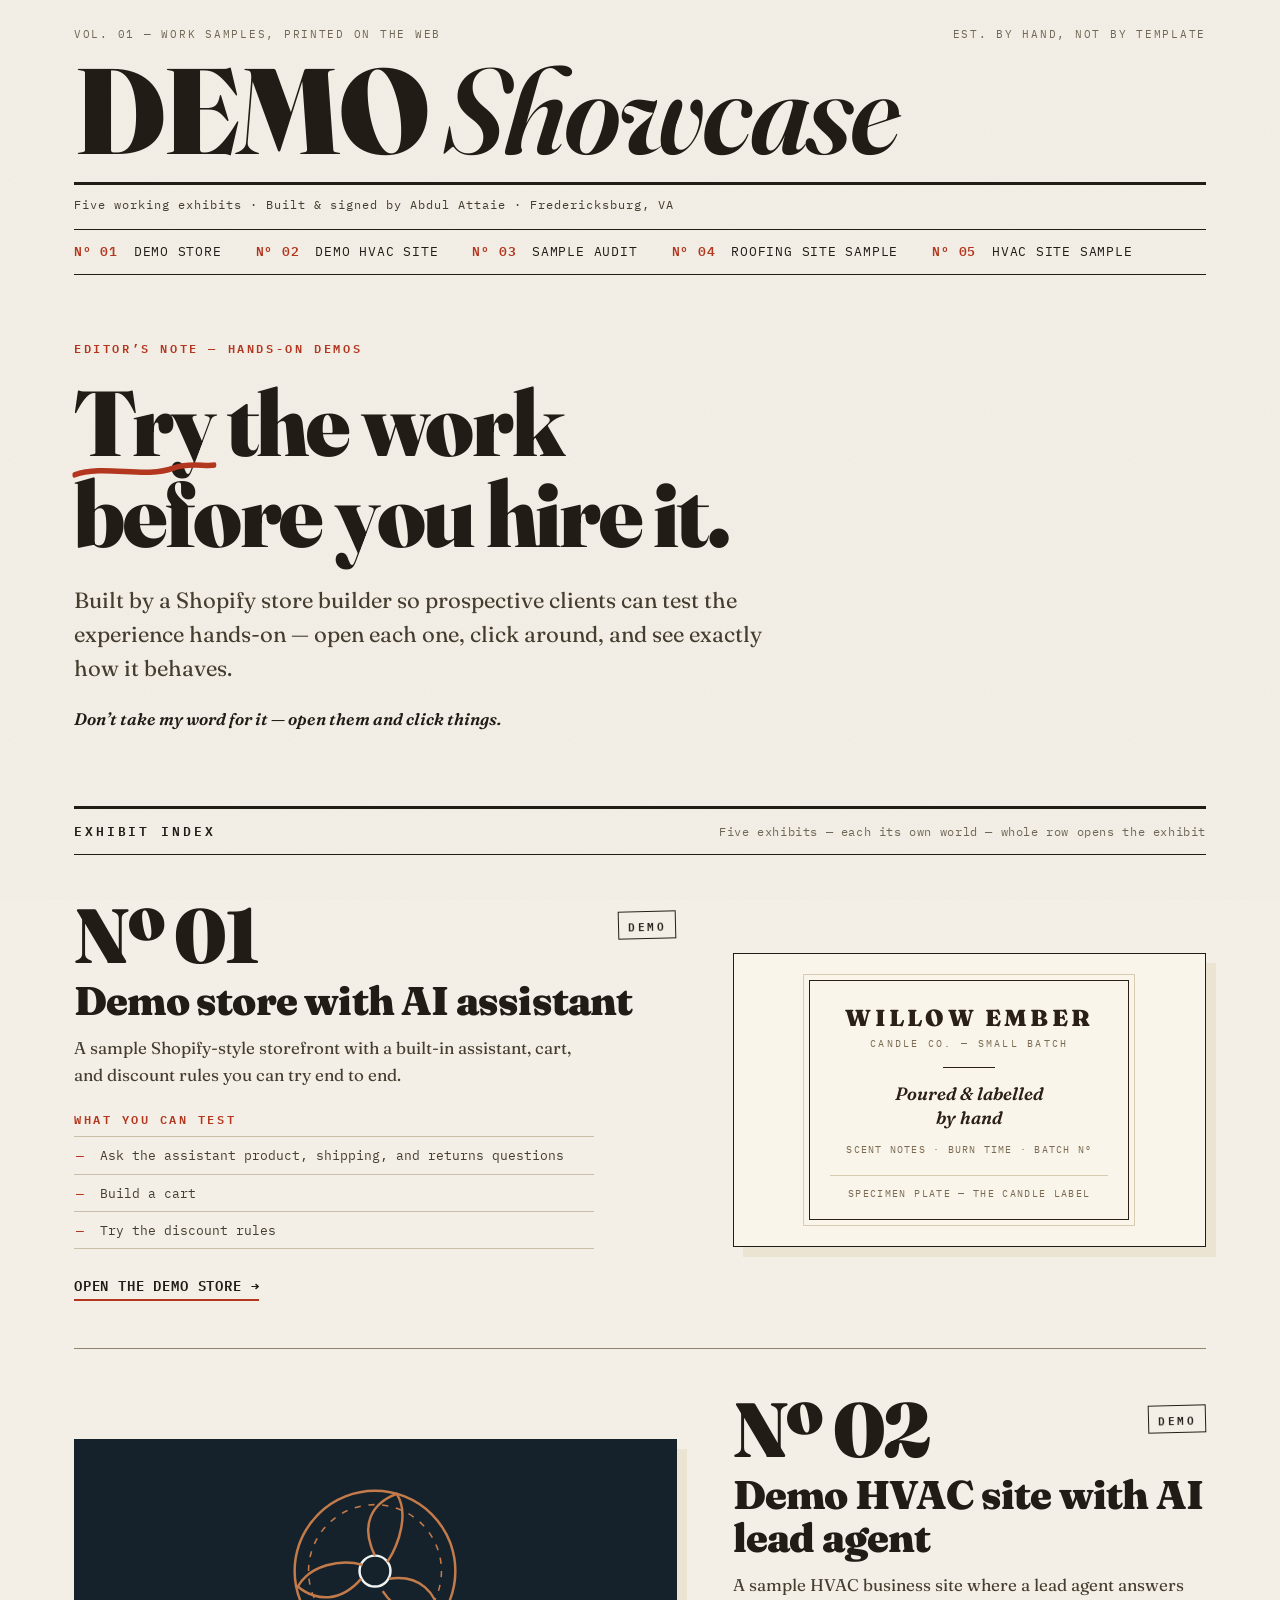
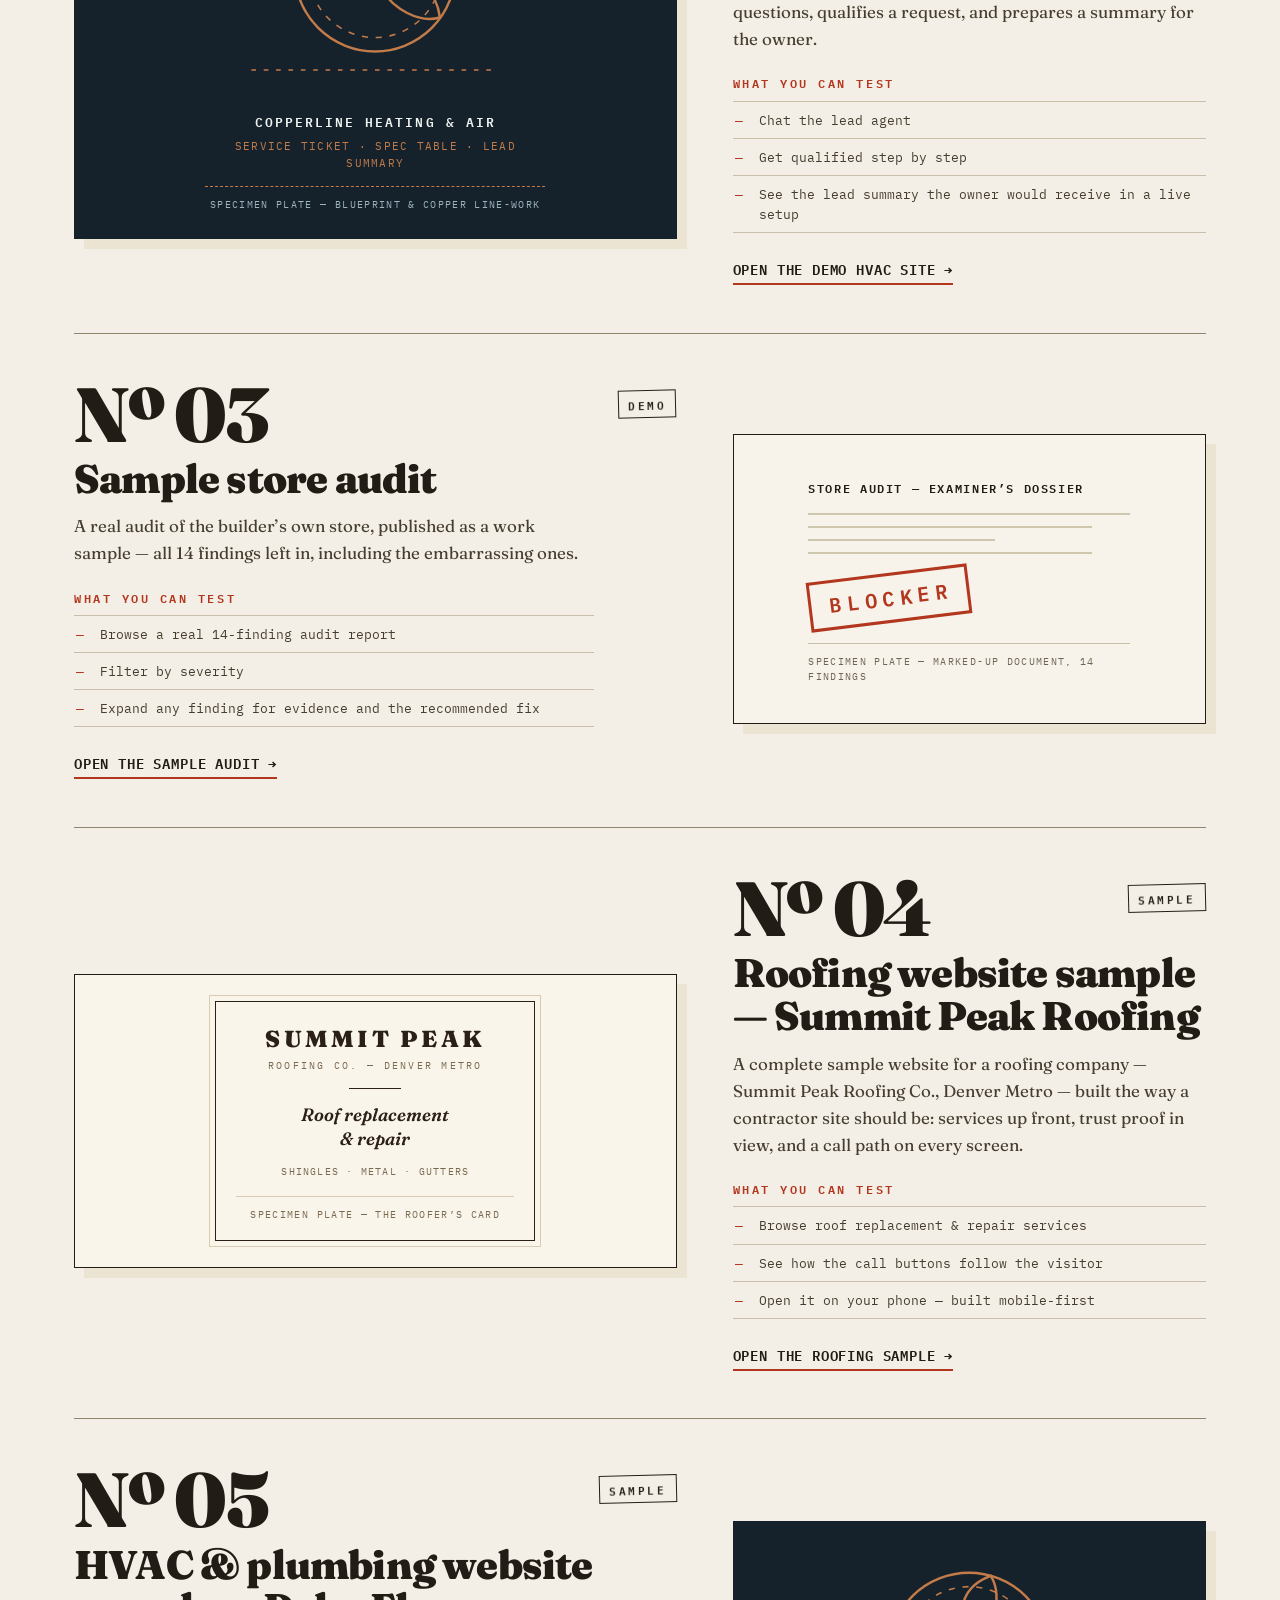
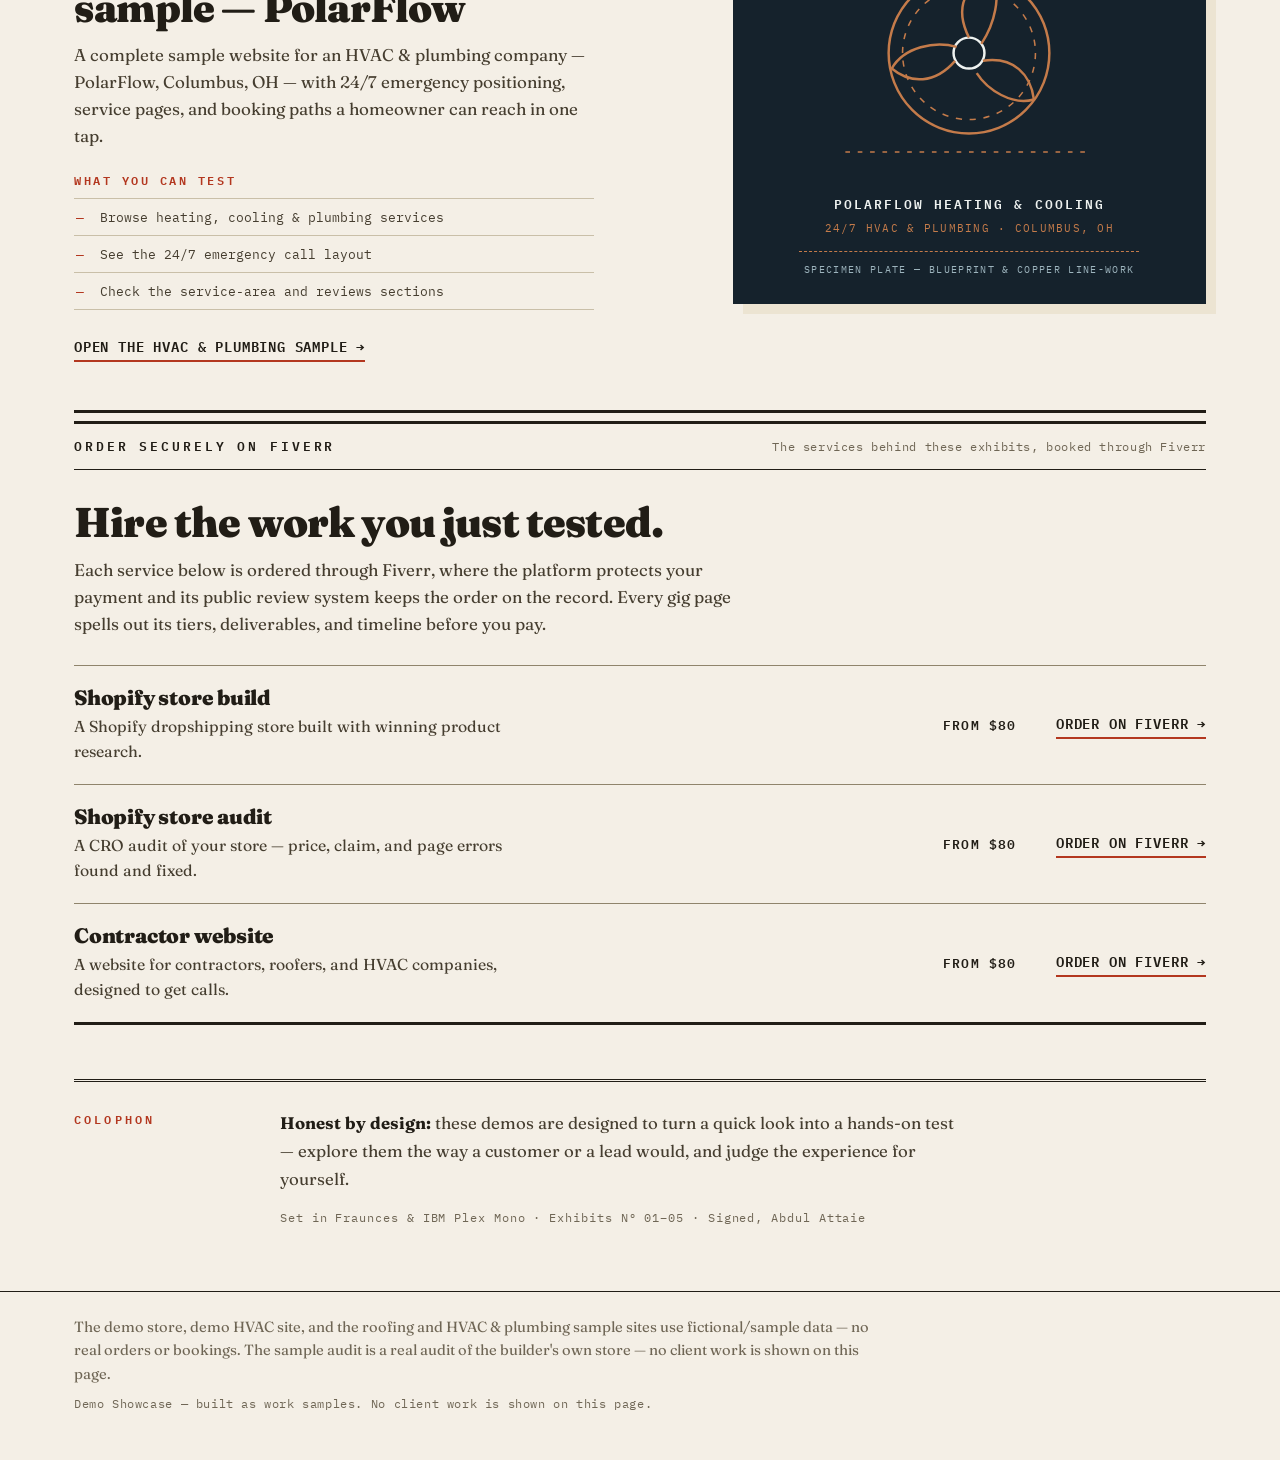
==== commit 89dd927c: "Add “Order securely on Fiverr” section (home + audit) — Manager positioning ruling 2026-10-15" ====
--- a/index.html
+++ b/index.html
@@ -171,6 +171,38 @@
 </a>
 </section>
 
+<section class="order reveal" aria-label="Order securely on Fiverr">
+<p class="index-head order-head"><span>Order securely on Fiverr</span><span class="index-head-note">The services behind these exhibits, booked through Fiverr</span></p>
+<h2 class="order-title">Hire the work you just tested.</h2>
+<p class="order-lede">Each service below is ordered through Fiverr, where the platform protects your payment and its public review system keeps the order on the record. Every gig page spells out its tiers, deliverables, and timeline before you pay.</p>
+<ul class="order-list">
+<li>
+<div class="order-info">
+<h3>Shopify store build</h3>
+<p>A Shopify dropshipping store built with winning product research.</p>
+</div>
+<span class="order-price">From $80</span>
+<a class="open-line order-link" href="https://www.fiverr.com/a_attaie/build-a-high-converting-shopify-dropshipping-store-ready-to-take-orders" target="_blank" rel="noopener">Order on Fiverr <span aria-hidden="true">&rarr;</span></a>
+</li>
+<li>
+<div class="order-info">
+<h3>Shopify store audit</h3>
+<p>A CRO audit of your store &mdash; price, claim, and page errors found and fixed.</p>
+</div>
+<span class="order-price">From $80</span>
+<a class="open-line order-link" href="https://www.fiverr.com/a_attaie/audit-your-shopify-store-and-fix-price-claim-and-page-errors" target="_blank" rel="noopener">Order on Fiverr <span aria-hidden="true">&rarr;</span></a>
+</li>
+<li>
+<div class="order-info">
+<h3>Contractor website</h3>
+<p>A website for contractors, roofers, and HVAC companies, designed to get calls.</p>
+</div>
+<span class="order-price">From $80</span>
+<a class="open-line order-link" href="https://www.fiverr.com/a_attaie/build-a-contractor-website-designed-to-turn-visitors-into-calls" target="_blank" rel="noopener">Order on Fiverr <span aria-hidden="true">&rarr;</span></a>
+</li>
+</ul>
+</section>
+
 <section class="colophon reveal" aria-label="Colophon">
 <p class="colophon-label">Colophon</p>
 <div class="colophon-body">
--- a/style.css
+++ b/style.css
@@ -212,6 +212,21 @@
 .colophon-body strong{color:var(--ink)}
 .colophon-set{margin-top:14px !important;font-family:var(--mono);font-size:.72rem !important;letter-spacing:.08em;color:var(--muted) !important}
 
+/* ---------- Order securely on Fiverr ---------- */
+.order-head{margin-top:0}
+.order-title{margin:30px 0 12px;font-size:clamp(1.8rem,3.6vw,2.6rem);line-height:1.06;letter-spacing:-.02em;font-weight:900}
+.order-lede{margin:0 0 28px;max-width:660px;font-size:1.06rem;line-height:1.6;color:var(--ink-soft)}
+.order-list{list-style:none;margin:0;padding:0;border-bottom:3px solid var(--ink)}
+.order-list li{
+  display:grid;grid-template-columns:1fr auto auto;gap:8px 40px;align-items:center;
+  padding:20px 0;border-top:1px solid var(--hair-dark);
+}
+.order-info h3{margin:0 0 5px;font-size:1.3rem;line-height:1.15;font-weight:900;letter-spacing:-.01em}
+.order-info p{margin:0;max-width:470px;font-size:.99rem;line-height:1.55;color:var(--ink-soft)}
+.order-price{font-family:var(--mono);font-size:.84rem;font-weight:600;letter-spacing:.08em;text-transform:uppercase;white-space:nowrap}
+.order-link{text-decoration:none;white-space:nowrap}
+.order-link:hover{color:var(--vermilion)}
+
 /* ---------- Footer (disclaimers verbatim) ---------- */
 footer{border-top:1px solid var(--ink);padding:24px 0 38px;color:var(--muted);font-size:.92rem}
 footer p{margin:0 0 8px;max-width:820px}
@@ -233,6 +248,7 @@
   .exhibit-no{font-size:3.2rem}
   .demo-tag{margin-top:6px}
   .colophon{grid-template-columns:1fr;gap:10px;margin:40px 0 44px}
+  .order-list li{grid-template-columns:1fr;gap:6px;padding:18px 0}
   .nav{gap:8px 20px}
 }
 @media(prefers-reduced-motion:reduce){
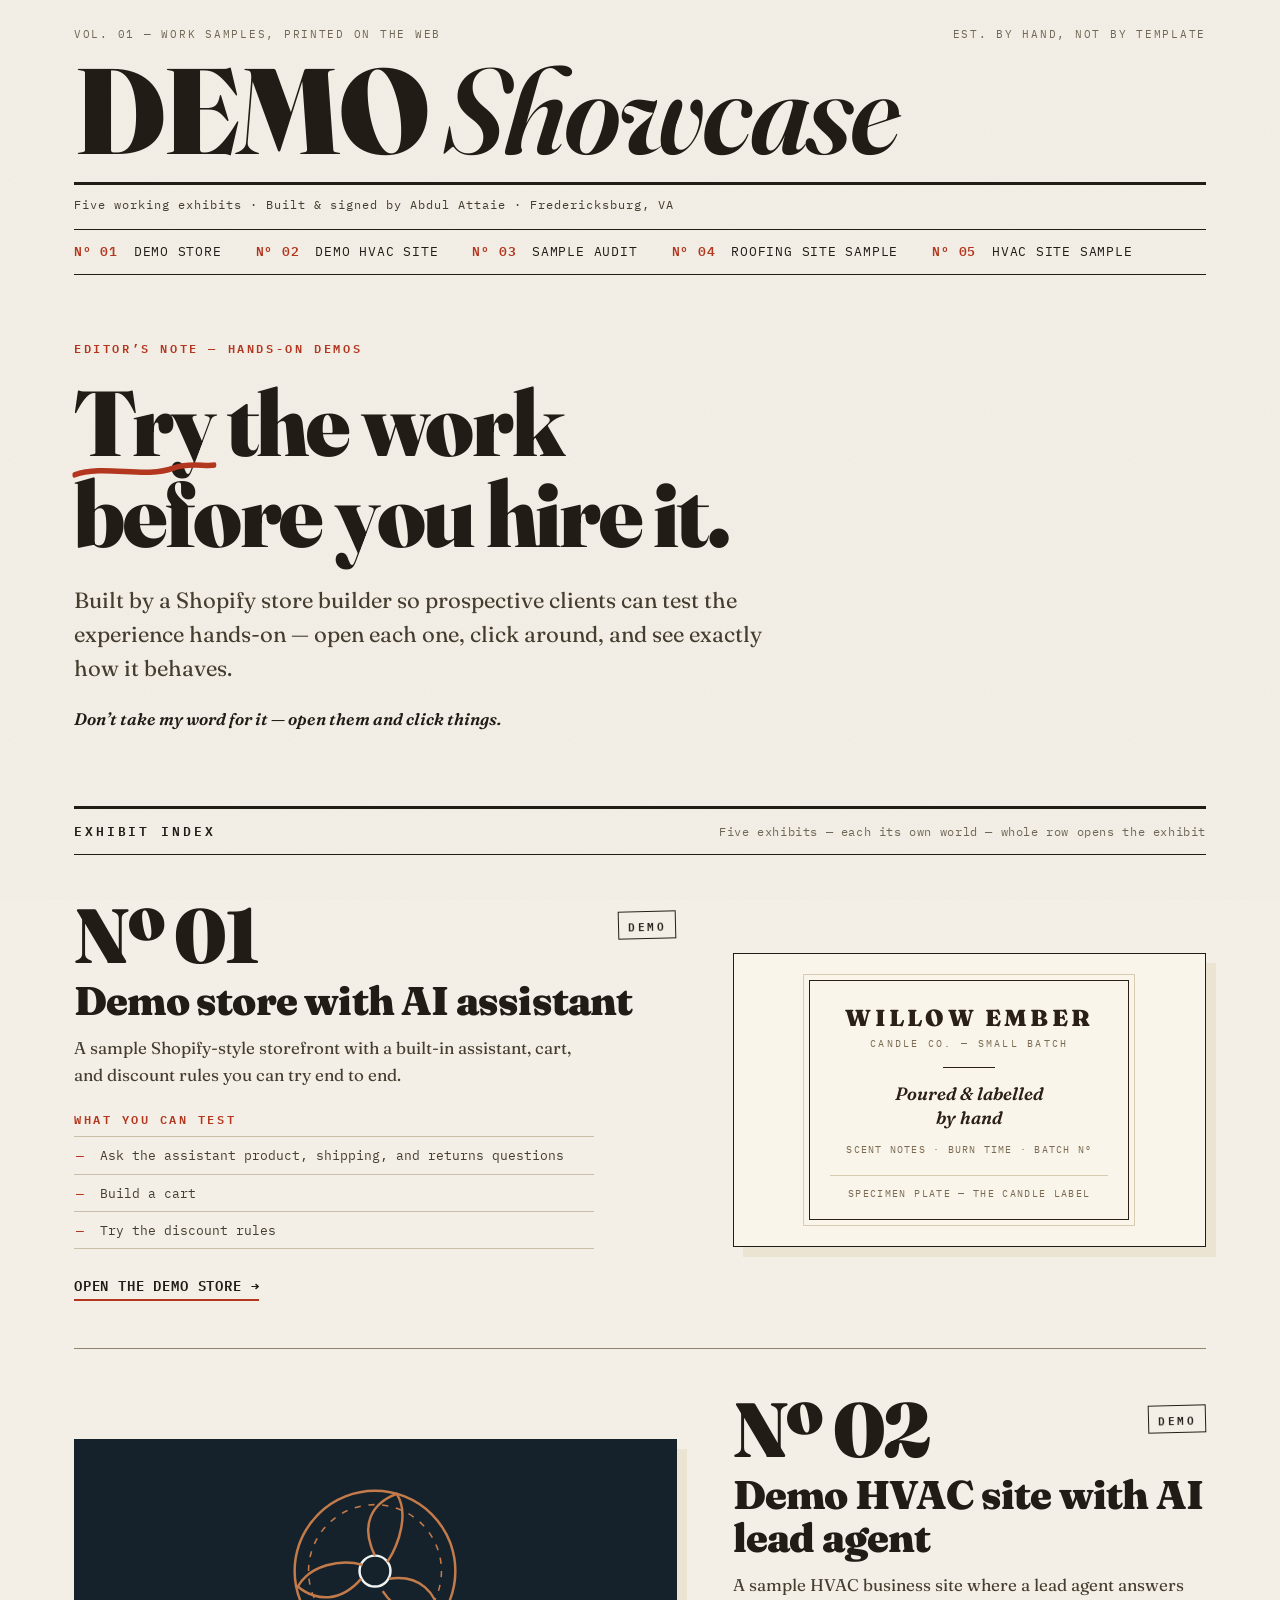
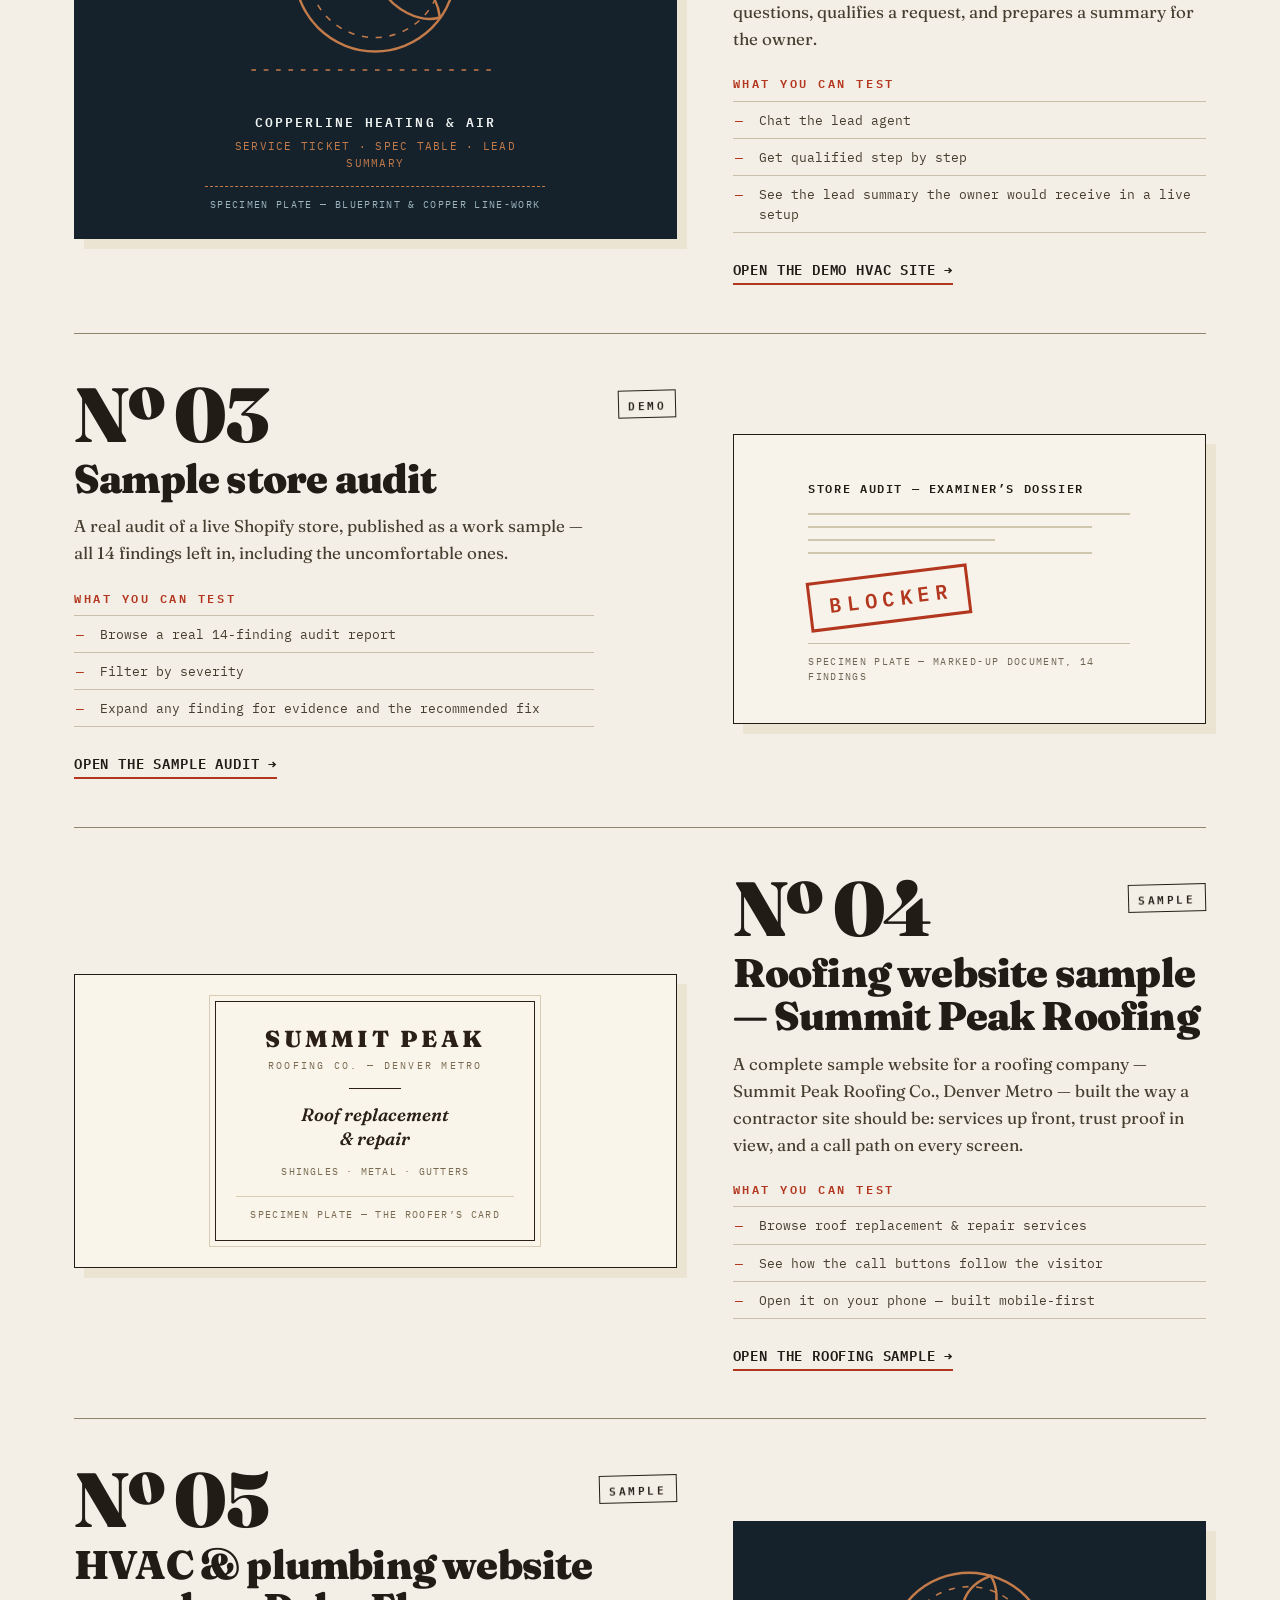
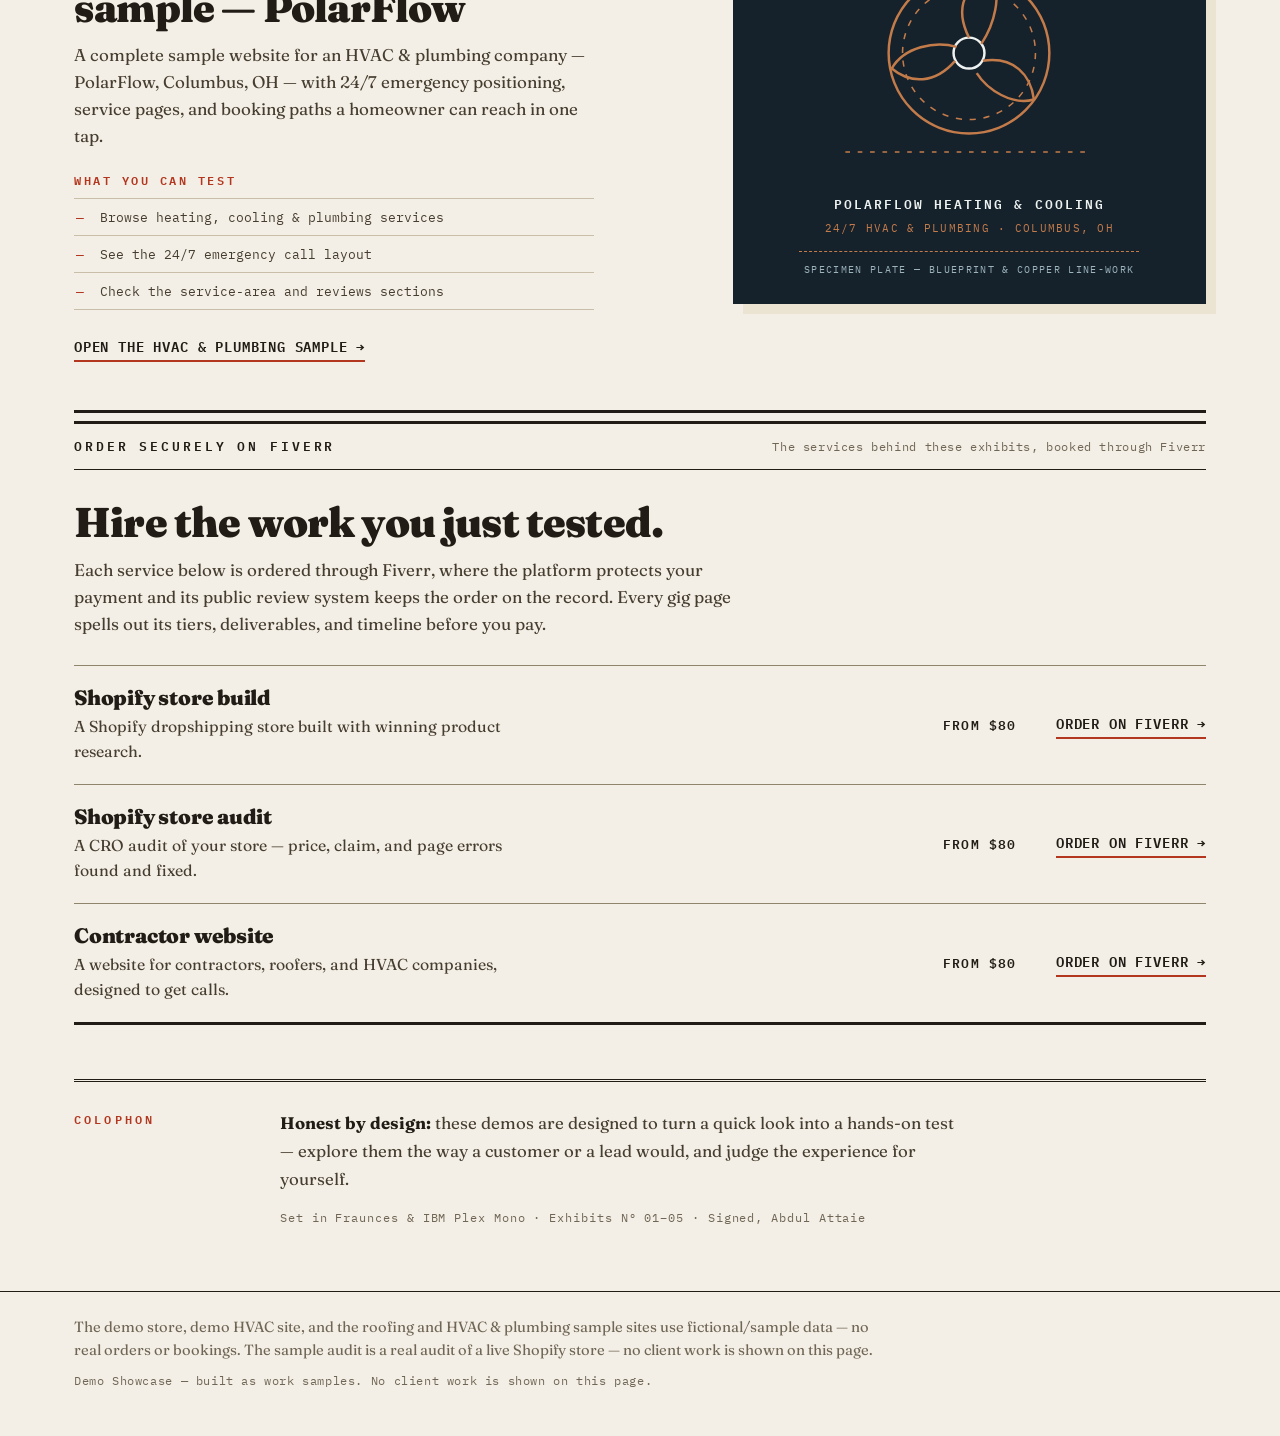
==== commit 331510e1: "Privacy scrub: remove store name/ownership ties from sample audit + home (Store Anonymity Law 2026-1" ====
--- a/index.html
+++ b/index.html
@@ -92,7 +92,7 @@
 <div class="exhibit-main">
 <p class="exhibit-top"><span class="exhibit-no">N&ordm; 03</span><span class="demo-tag">DEMO</span></p>
 <h2>Sample store audit</h2>
-<p class="exhibit-desc">A real audit of the builder&rsquo;s own store, published as a work sample &mdash; all 14 findings left in, including the embarrassing ones.</p>
+<p class="exhibit-desc">A real audit of a live Shopify store, published as a work sample &mdash; all 14 findings left in, including the uncomfortable ones.</p>
 <h3>What you can test</h3>
 <ul class="spec-list">
 <li>Browse a real 14-finding audit report</li>
@@ -213,7 +213,7 @@
 </main>
 
 <footer><div class="wrap">
-<p>The demo store, demo HVAC site, and the roofing and HVAC &amp; plumbing sample sites use fictional/sample data — no real orders or bookings. The sample audit is a real audit of the builder's own store — no client work is shown on this page.</p>
+<p>The demo store, demo HVAC site, and the roofing and HVAC &amp; plumbing sample sites use fictional/sample data — no real orders or bookings. The sample audit is a real audit of a live Shopify store — no client work is shown on this page.</p>
 <p>Demo Showcase — built as work samples. No client work is shown on this page.</p>
 </div></footer>
 
